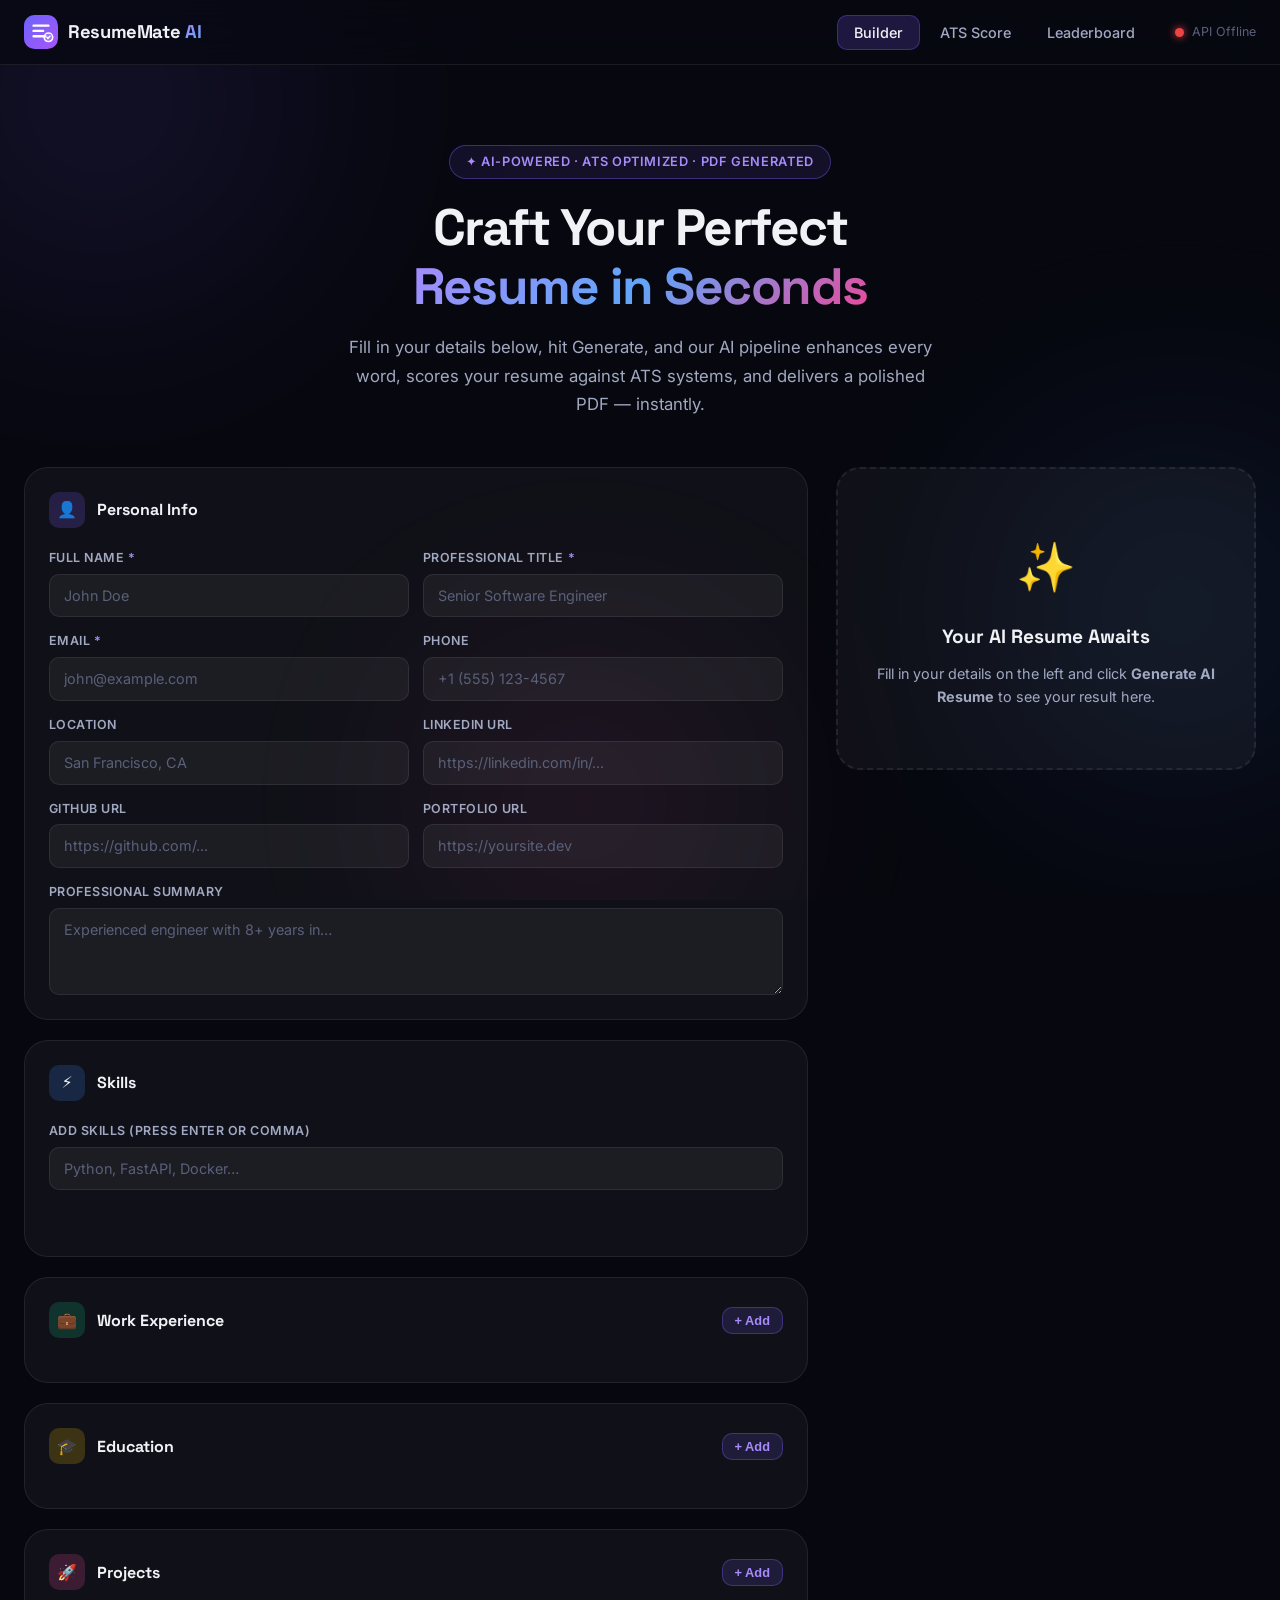
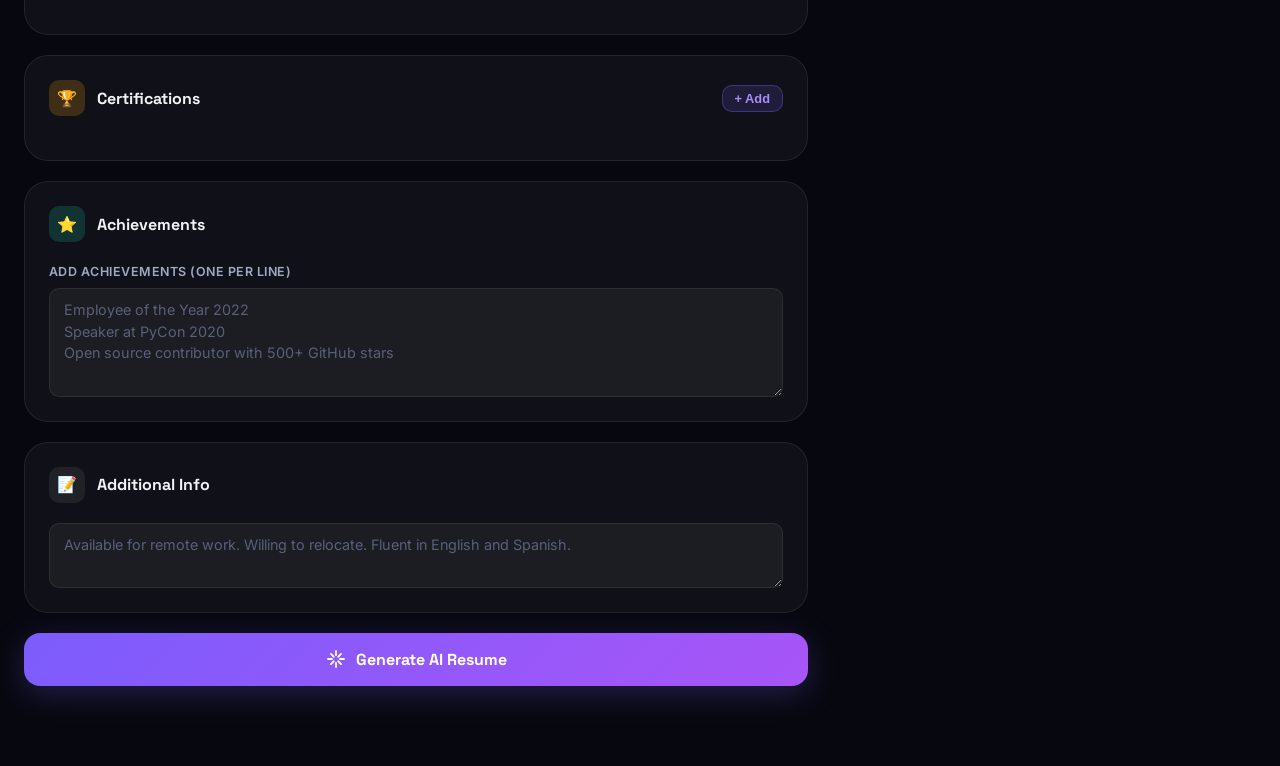
==== frontend/index.html @ 2ba11915 "fixed cors" ====
<!DOCTYPE html>
<html lang="en">
<head>
  <meta charset="UTF-8" />
  <meta name="viewport" content="width=device-width, initial-scale=1.0" />
  <title>ResumeMate AI — AI-Powered Resume Builder</title>
  <meta name="description" content="Build a stunning, ATS-optimized resume in seconds using ResumeMate AI. Upload your PDF or fill in your data and let our AI do the rest." />
  <link rel="preconnect" href="https://fonts.googleapis.com" />
  <link rel="preconnect" href="https://fonts.gstatic.com" crossorigin />
  <link href="https://fonts.googleapis.com/css2?family=Inter:wght@300;400;500;600;700;800;900&family=Space+Grotesk:wght@400;500;600;700&display=swap" rel="stylesheet" />
  <link rel="stylesheet" href="style.css" />
</head>
<body>

  <!-- ── BACKGROUND ORBS ───────────────────────────────────────────── -->
  <div class="bg-orbs" aria-hidden="true">
    <div class="orb orb-1"></div>
    <div class="orb orb-2"></div>
    <div class="orb orb-3"></div>
  </div>

  <!-- ── NAV ───────────────────────────────────────────────────────── -->
  <nav class="navbar">
    <div class="nav-inner">
      <div class="nav-brand">
        <div class="brand-icon" aria-hidden="true">
          <svg viewBox="0 0 32 32" fill="none" xmlns="http://www.w3.org/2000/svg">
            <rect width="32" height="32" rx="10" fill="url(#g1)"/>
            <path d="M9 10h14M9 15h9M9 20h11" stroke="#fff" stroke-width="2.2" stroke-linecap="round"/>
            <circle cx="23" cy="21" r="4" fill="#fff" fill-opacity=".15" stroke="#fff" stroke-width="1.5"/>
            <path d="M21.5 21l1 1 2-2" stroke="#fff" stroke-width="1.4" stroke-linecap="round" stroke-linejoin="round"/>
            <defs>
              <linearGradient id="g1" x1="0" y1="0" x2="32" y2="32" gradientUnits="userSpaceOnUse">
                <stop stop-color="#6C63FF"/>
                <stop offset="1" stop-color="#A855F7"/>
              </linearGradient>
            </defs>
          </svg>
        </div>
        <span class="brand-name">ResumeMate <span class="brand-ai">AI</span></span>
      </div>

      <div class="nav-links">
        <button class="nav-link active" id="nav-builder" onclick="showSection('builder')">Builder</button>
        <button class="nav-link" id="nav-score" onclick="showSection('score')">ATS Score</button>
        <button class="nav-link" id="nav-leaderboard" onclick="showSection('leaderboard'); loadLeaderboard()">Leaderboard</button>
      </div>

      <div class="nav-cta">
        <div class="status-dot" id="api-status" title="API status"></div>
        <span class="status-label" id="api-status-label">Checking…</span>
      </div>
    </div>
  </nav>

  <!-- ══════════════════════════════════════════════════════════════════
       SECTION 1 – RESUME BUILDER
  ══════════════════════════════════════════════════════════════════ -->
  <section id="section-builder" class="section active">

    <!-- Hero -->
    <div class="hero">
      <div class="hero-badge">✦ AI-Powered · ATS Optimized · PDF Generated</div>
      <h1 class="hero-title">Craft Your Perfect<br /><span class="gradient-text">Resume in Seconds</span></h1>
      <p class="hero-subtitle">Fill in your details below, hit Generate, and our AI pipeline enhances every word, scores your resume against ATS systems, and delivers a polished PDF — instantly.</p>
    </div>

    <div class="builder-layout">

      <!-- ── LEFT COLUMN: FORM ───────────────────────────────────────── -->
      <div class="form-column">

        <!-- Personal Info -->
        <div class="card">
          <div class="card-header">
            <div class="card-icon icon-purple">👤</div>
            <h2 class="card-title">Personal Info</h2>
          </div>
          <div class="grid-2">
            <div class="field">
              <label for="name">Full Name <span class="req">*</span></label>
              <input type="text" id="name" placeholder="John Doe" />
            </div>
            <div class="field">
              <label for="title">Professional Title <span class="req">*</span></label>
              <input type="text" id="title" placeholder="Senior Software Engineer" />
            </div>
            <div class="field">
              <label for="email">Email <span class="req">*</span></label>
              <input type="email" id="email" placeholder="john@example.com" />
            </div>
            <div class="field">
              <label for="phone">Phone</label>
              <input type="text" id="phone" placeholder="+1 (555) 123-4567" />
            </div>
            <div class="field">
              <label for="location">Location</label>
              <input type="text" id="location" placeholder="San Francisco, CA" />
            </div>
            <div class="field">
              <label for="linkedin">LinkedIn URL</label>
              <input type="url" id="linkedin" placeholder="https://linkedin.com/in/..." />
            </div>
            <div class="field">
              <label for="github">GitHub URL</label>
              <input type="url" id="github" placeholder="https://github.com/..." />
            </div>
            <div class="field">
              <label for="portfolio">Portfolio URL</label>
              <input type="url" id="portfolio" placeholder="https://yoursite.dev" />
            </div>
          </div>
          <div class="field mt-12">
            <label for="summary">Professional Summary</label>
            <textarea id="summary" rows="3" placeholder="Experienced engineer with 8+ years in…"></textarea>
          </div>
        </div>

        <!-- Skills -->
        <div class="card">
          <div class="card-header">
            <div class="card-icon icon-blue">⚡</div>
            <h2 class="card-title">Skills</h2>
          </div>
          <div class="field">
            <label for="skills-input">Add skills (press Enter or comma)</label>
            <input type="text" id="skills-input" placeholder="Python, FastAPI, Docker…" />
          </div>
          <div class="tags-container" id="skills-tags"></div>
        </div>

        <!-- Experience -->
        <div class="card">
          <div class="card-header">
            <div class="card-icon icon-green">💼</div>
            <h2 class="card-title">Work Experience</h2>
            <button class="add-btn" onclick="addExperience()">+ Add</button>
          </div>
          <div id="experience-list"></div>
        </div>

        <!-- Education -->
        <div class="card">
          <div class="card-header">
            <div class="card-icon icon-yellow">🎓</div>
            <h2 class="card-title">Education</h2>
            <button class="add-btn" onclick="addEducation()">+ Add</button>
          </div>
          <div id="education-list"></div>
        </div>

        <!-- Projects -->
        <div class="card">
          <div class="card-header">
            <div class="card-icon icon-pink">🚀</div>
            <h2 class="card-title">Projects</h2>
            <button class="add-btn" onclick="addProject()">+ Add</button>
          </div>
          <div id="projects-list"></div>
        </div>

        <!-- Certifications -->
        <div class="card">
          <div class="card-header">
            <div class="card-icon icon-orange">🏆</div>
            <h2 class="card-title">Certifications</h2>
            <button class="add-btn" onclick="addCertification()">+ Add</button>
          </div>
          <div id="certifications-list"></div>
        </div>

        <!-- Achievements -->
        <div class="card">
          <div class="card-header">
            <div class="card-icon icon-teal">⭐</div>
            <h2 class="card-title">Achievements</h2>
          </div>
          <div class="field">
            <label>Add achievements (one per line)</label>
            <textarea id="achievements" rows="4" placeholder="Employee of the Year 2022&#10;Speaker at PyCon 2020&#10;Open source contributor with 500+ GitHub stars"></textarea>
          </div>
        </div>

        <!-- Additional Info -->
        <div class="card">
          <div class="card-header">
            <div class="card-icon icon-gray">📝</div>
            <h2 class="card-title">Additional Info</h2>
          </div>
          <div class="field">
            <textarea id="additional_info" rows="2" placeholder="Available for remote work. Willing to relocate. Fluent in English and Spanish."></textarea>
          </div>
        </div>

        <!-- Generate Button -->
        <button class="generate-btn" id="generate-btn" onclick="generateResume()">
          <span class="generate-btn-inner">
            <svg class="btn-icon" viewBox="0 0 20 20" fill="none"><path d="M10 2v4m0 8v4M2 10h4m8 0h4M4.93 4.93l2.83 2.83m4.48 4.48 2.83 2.83M15.07 4.93l-2.83 2.83M7.76 12.24 4.93 15.07" stroke="currentColor" stroke-width="1.8" stroke-linecap="round"/></svg>
            Generate AI Resume
          </span>
        </button>

      </div><!-- /form-column -->

      <!-- ── RIGHT COLUMN: RESULT PANEL ─────────────────────────────── -->
      <div class="result-column" id="result-column">

        <div class="result-placeholder" id="result-placeholder">
          <div class="placeholder-icon">✨</div>
          <p class="placeholder-title">Your AI Resume Awaits</p>
          <p class="placeholder-sub">Fill in your details on the left and click <strong>Generate AI Resume</strong> to see your result here.</p>
        </div>

        <!-- Processing Animation -->
        <div class="processing-panel" id="processing-panel" style="display:none">
          <div class="processing-spinner">
            <div class="spinner-ring"></div>
            <div class="spinner-ring delay1"></div>
            <div class="spinner-ring delay2"></div>
          </div>
          <h3 class="processing-title">AI is working…</h3>
          <div class="pipeline-steps" id="pipeline-steps">
            <div class="step" data-step="normalize">🔧 Normalizing resume data</div>
            <div class="step" data-step="enhance">✨ Enhancing with AI</div>
            <div class="step" data-step="ats">📄 ATS Optimizing</div>
            <div class="step" data-step="latex">📝 Building LaTeX</div>
            <div class="step" data-step="pdf">🖨️ Compiling PDF</div>
            <div class="step" data-step="score">📊 Scoring ATS</div>
          </div>
        </div>

        <!-- Result Card -->
        <div class="result-card" id="result-card" style="display:none">
          <div class="result-header">
            <div class="result-success-badge">✅ Resume Generated!</div>
          </div>

          <!-- ATS Score Meter -->
          <div class="score-section">
            <p class="score-label">ATS Score</p>
            <div class="score-ring-container">
              <svg class="score-ring" viewBox="0 0 120 120">
                <circle cx="60" cy="60" r="50" class="ring-track"/>
                <circle cx="60" cy="60" r="50" class="ring-fill" id="ring-fill"/>
              </svg>
              <div class="score-value-wrap">
                <span class="score-number" id="score-number">0</span>
                <span class="score-denom">/100</span>
              </div>
            </div>
            <p class="score-grade" id="score-grade"></p>
          </div>

          <!-- Feedback -->
          <div class="feedback-section" id="feedback-section"></div>

          <!-- Download -->
          <button class="download-btn" id="download-btn" onclick="downloadPDF()">
            ⬇️ Download PDF Resume
          </button>

          <!-- Processing Steps Log -->
          <details class="log-details">
            <summary>View Processing Log</summary>
            <div class="log-content" id="log-content"></div>
          </details>

        </div><!-- /result-card -->

        <!-- Error card -->
        <div class="error-card" id="error-card" style="display:none">
          <div class="error-icon">⚠️</div>
          <h3 class="error-title">Something went wrong</h3>
          <p class="error-msg" id="error-msg"></p>
        </div>

      </div><!-- /result-column -->
    </div>
  </section>

  <!-- ══════════════════════════════════════════════════════════════════
       SECTION 2 – ATS SCORE ONLY (PDF upload)
  ══════════════════════════════════════════════════════════════════ -->
  <section id="section-score" class="section">
    <div class="hero">
      <div class="hero-badge">📊 Instant ATS Analysis</div>
      <h1 class="hero-title">Score Your <span class="gradient-text">Existing Resume</span></h1>
      <p class="hero-subtitle">Upload any PDF resume and our AI will instantly score it for ATS compatibility with detailed feedback.</p>
    </div>

    <div class="score-upload-area">
      <div class="card score-card">
        <div class="field" style="margin-bottom: 20px;">
          <label for="ats-name">Full Name <span class="req">*</span></label>
          <input type="text" id="ats-name" placeholder="John Doe" required />
        </div>
        <div class="upload-zone" id="upload-zone" ondrop="handleDrop(event)" ondragover="handleDragOver(event)" ondragleave="handleDragLeave(event)" onclick="document.getElementById('pdf-upload').click()">
          <div class="upload-icon">📎</div>
          <p class="upload-title">Drop your PDF here</p>
          <p class="upload-sub">or click to browse files</p>
          <p class="upload-formats">Supports PDF files only</p>
          <input type="file" id="pdf-upload" accept=".pdf" style="display:none" onchange="handleFileSelect(event)" />
        </div>
        <div class="selected-file" id="selected-file" style="display:none">
          <span class="file-icon">📄</span>
          <span class="file-name" id="file-name-label"></span>
          <button class="remove-file" onclick="removeFile()">✕</button>
        </div>
        <button class="generate-btn" id="score-btn" onclick="scoreResume()" style="margin-top:16px">
          <span class="generate-btn-inner">
            <svg class="btn-icon" viewBox="0 0 20 20" fill="none"><path d="M10 3a7 7 0 100 14A7 7 0 0010 3zm0 2v5l3 3" stroke="currentColor" stroke-width="1.8" stroke-linecap="round"/></svg>
            Analyze Resume
          </span>
        </button>
      </div>

      <!-- Score Result -->
      <div class="score-result-card" id="score-result-card" style="display:none">
        <div class="result-success-badge">✅ Analysis Complete</div>
        <div class="score-section">
          <p class="score-label">ATS Score</p>
          <div class="score-ring-container">
            <svg class="score-ring" viewBox="0 0 120 120">
              <circle cx="60" cy="60" r="50" class="ring-track"/>
              <circle cx="60" cy="60" r="50" class="ring-fill" id="ring-fill-2"/>
            </svg>
            <div class="score-value-wrap">
              <span class="score-number" id="score-number-2">0</span>
              <span class="score-denom">/100</span>
            </div>
          </div>
          <p class="score-grade" id="score-grade-2"></p>
        </div>
        <div class="feedback-section" id="feedback-section-2"></div>
      </div>
    </div>
  </section>

  <!-- ══════════════════════════════════════════════════════════════════
       SECTION 3 – LEADERBOARD
  ══════════════════════════════════════════════════════════════════ -->
  <section id="section-leaderboard" class="section">
    <div class="hero">
      <div class="hero-badge">🏆 Community Rankings</div>
      <h1 class="hero-title">Resume <span class="gradient-text">Leaderboard</span></h1>
      <p class="hero-subtitle">See how the top AI-generated resumes rank by ATS score. Will yours make the list?</p>
    </div>

    <div class="leaderboard-container">
      <div class="card leaderboard-card">
        <div class="leaderboard-header-row">
          <span class="lb-col">#</span>
          <span class="lb-col lb-name">Name</span>
          <span class="lb-col lb-score">ATS Score</span>
          <span class="lb-col lb-link">PDF</span>
        </div>
        <div id="leaderboard-body">
          <div class="lb-loading">
            <div class="mini-spinner"></div>
            Loading…
          </div>
        </div>
      </div>
    </div>
  </section>

  <!-- ── TOAST ─────────────────────────────────────────────────────── -->
  <div class="toast" id="toast"></div>

  <script src="app.js"></script>
</body>
</html>
---- frontend/style.css ----
/* =========================================================
   ResumeMate AI — Premium Dark UI
   ========================================================= */

/* ── Reset & Base ─────────────────────────────────────────────── */
*, *::before, *::after { box-sizing: border-box; margin: 0; padding: 0; }

:root {
  --bg-base:       #07080f;
  --bg-surface:    #0e1018;
  --bg-card:       rgba(255,255,255,0.04);
  --bg-card-hover: rgba(255,255,255,0.07);
  --border:        rgba(255,255,255,0.08);
  --border-hover:  rgba(255,255,255,0.16);

  --purple:  #7C5CFC;
  --purple-l:#A78BFA;
  --blue:    #3B82F6;
  --blue-l:  #60A5FA;
  --green:   #10B981;
  --green-l: #34D399;
  --pink:    #EC4899;
  --orange:  #F59E0B;
  --teal:    #14B8A6;
  --yellow:  #EAB308;

  --text-1: #F1F2F6;
  --text-2: #A1A8C1;
  --text-3: #5A607A;

  --radius-sm: 10px;
  --radius-md: 16px;
  --radius-lg: 24px;
  --radius-xl: 32px;

  --shadow: 0 4px 24px rgba(0,0,0,.45);
  --shadow-lg: 0 12px 48px rgba(0,0,0,.55);
  --shadow-purple: 0 8px 32px rgba(124,92,252,.25);

  --transition: .22s cubic-bezier(.4,0,.2,1);

  --font-body: 'Inter', system-ui, sans-serif;
  --font-display: 'Space Grotesk', 'Inter', system-ui, sans-serif;
}

html { scroll-behavior: smooth; }

body {
  font-family: var(--font-body);
  background: var(--bg-base);
  color: var(--text-1);
  min-height: 100vh;
  overflow-x: hidden;
  line-height: 1.6;
}

/* ── Background Orbs ──────────────────────────────────────────── */
.bg-orbs { position: fixed; inset: 0; pointer-events: none; z-index: 0; overflow: hidden; }

.orb {
  position: absolute;
  border-radius: 50%;
  filter: blur(120px);
  opacity: .18;
  animation: float 20s ease-in-out infinite;
}
.orb-1 {
  width: 600px; height: 600px;
  background: radial-gradient(circle, var(--purple), transparent 70%);
  top: -200px; left: -200px;
  animation-delay: 0s;
}
.orb-2 {
  width: 500px; height: 500px;
  background: radial-gradient(circle, var(--blue), transparent 70%);
  top: 40%; right: -150px;
  animation-delay: -7s;
}
.orb-3 {
  width: 400px; height: 400px;
  background: radial-gradient(circle, var(--pink), transparent 70%);
  bottom: -100px; left: 30%;
  animation-delay: -14s;
}

@keyframes float {
  0%,100% { transform: translate(0,0) scale(1); }
  33%      { transform: translate(30px,-40px) scale(1.05); }
  66%      { transform: translate(-20px, 30px) scale(.95); }
}

/* ── Navbar ───────────────────────────────────────────────────── */
.navbar {
  position: sticky;
  top: 0;
  z-index: 100;
  backdrop-filter: blur(20px) saturate(180%);
  -webkit-backdrop-filter: blur(20px) saturate(180%);
  background: rgba(7,8,15,.75);
  border-bottom: 1px solid var(--border);
}
.nav-inner {
  max-width: 1280px;
  margin: 0 auto;
  padding: 0 24px;
  height: 64px;
  display: flex;
  align-items: center;
  gap: 24px;
}

/* Brand */
.nav-brand { display: flex; align-items: center; gap: 10px; margin-right: auto; }
.brand-icon svg { width: 34px; height: 34px; display: block; }
.brand-name {
  font-family: var(--font-display);
  font-weight: 700;
  font-size: 1.15rem;
  color: var(--text-1);
  letter-spacing: -.02em;
}
.brand-ai {
  background: linear-gradient(135deg, var(--purple-l), var(--blue-l));
  -webkit-background-clip: text;
  -webkit-text-fill-color: transparent;
  background-clip: text;
}

/* Nav links */
.nav-links { display: flex; gap: 4px; }
.nav-link {
  background: none;
  border: none;
  cursor: pointer;
  padding: 8px 16px;
  border-radius: var(--radius-sm);
  color: var(--text-2);
  font-family: var(--font-body);
  font-size: .9rem;
  font-weight: 500;
  transition: var(--transition);
}
.nav-link:hover { color: var(--text-1); background: rgba(255,255,255,.06); }
.nav-link.active {
  color: var(--text-1);
  background: rgba(124,92,252,.2);
  border: 1px solid rgba(124,92,252,.35);
}

/* Status dot */
.nav-cta { display: flex; align-items: center; gap: 8px; }
.status-dot {
  width: 9px; height: 9px;
  border-radius: 50%;
  background: var(--text-3);
  transition: var(--transition);
  flex-shrink: 0;
}
.status-dot.online { background: var(--green); box-shadow: 0 0 8px var(--green); }
.status-dot.offline { background: #EF4444; box-shadow: 0 0 8px #EF4444; }
.status-label { font-size: .78rem; color: var(--text-3); }

/* ── Sections ─────────────────────────────────────────────────── */
.section { display: none; position: relative; z-index: 1; }
.section.active { display: block; }

/* ── Hero ─────────────────────────────────────────────────────── */
.hero {
  text-align: center;
  padding: 80px 24px 48px;
  max-width: 760px;
  margin: 0 auto;
}
.hero-badge {
  display: inline-block;
  padding: 6px 16px;
  border-radius: 999px;
  border: 1px solid rgba(124,92,252,.4);
  background: rgba(124,92,252,.1);
  color: var(--purple-l);
  font-size: .8rem;
  font-weight: 600;
  letter-spacing: .05em;
  text-transform: uppercase;
  margin-bottom: 20px;
}
.hero-title {
  font-family: var(--font-display);
  font-size: clamp(2rem, 5vw, 3.2rem);
  font-weight: 800;
  line-height: 1.15;
  letter-spacing: -.03em;
  margin-bottom: 16px;
}
.gradient-text {
  background: linear-gradient(135deg, var(--purple-l) 0%, var(--blue-l) 50%, var(--pink) 100%);
  -webkit-background-clip: text;
  -webkit-text-fill-color: transparent;
  background-clip: text;
}
.hero-subtitle {
  color: var(--text-2);
  font-size: 1.05rem;
  line-height: 1.7;
  max-width: 600px;
  margin: 0 auto;
}

/* ── Builder Layout ───────────────────────────────────────────── */
.builder-layout {
  max-width: 1280px;
  margin: 0 auto;
  padding: 0 24px 80px;
  display: grid;
  grid-template-columns: 1fr 420px;
  gap: 28px;
  align-items: start;
}

@media (max-width: 960px) {
  .builder-layout { grid-template-columns: 1fr; }
  .result-column { position: static !important; }
}

.form-column { display: flex; flex-direction: column; gap: 20px; }
.result-column {
  position: sticky;
  top: 80px;
  display: flex;
  flex-direction: column;
  gap: 20px;
}

/* ── Cards ────────────────────────────────────────────────────── */
.card {
  background: var(--bg-card);
  border: 1px solid var(--border);
  border-radius: var(--radius-lg);
  padding: 24px;
  transition: var(--transition);
}
.card:hover {
  background: var(--bg-card-hover);
  border-color: var(--border-hover);
}
.card-header {
  display: flex;
  align-items: center;
  gap: 12px;
  margin-bottom: 20px;
}
.card-icon {
  width: 36px; height: 36px;
  border-radius: 10px;
  display: flex;
  align-items: center;
  justify-content: center;
  font-size: 16px;
  flex-shrink: 0;
}
.icon-purple { background: rgba(124,92,252,.2); }
.icon-blue   { background: rgba(59,130,246,.2); }
.icon-green  { background: rgba(16,185,129,.2); }
.icon-yellow { background: rgba(234,179,8,.2);  }
.icon-pink   { background: rgba(236,72,153,.2); }
.icon-orange { background: rgba(245,158,11,.2); }
.icon-teal   { background: rgba(20,184,166,.2); }
.icon-gray   { background: rgba(255,255,255,.07); }

.card-title {
  font-family: var(--font-display);
  font-size: 1rem;
  font-weight: 700;
  color: var(--text-1);
  flex: 1;
}

/* ── Grid helpers ─────────────────────────────────────────────── */
.grid-2 { display: grid; grid-template-columns: 1fr 1fr; gap: 14px; }
@media (max-width: 600px) { .grid-2 { grid-template-columns: 1fr; } }
.mt-12 { margin-top: 14px; }

/* ── Form Fields ──────────────────────────────────────────────── */
.field { display: flex; flex-direction: column; gap: 6px; }
.field label {
  font-size: .78rem;
  font-weight: 600;
  color: var(--text-2);
  letter-spacing: .04em;
  text-transform: uppercase;
}
.req { color: var(--purple-l); }

input[type="text"],
input[type="email"],
input[type="url"],
textarea {
  width: 100%;
  background: rgba(255,255,255,.05);
  border: 1px solid var(--border);
  border-radius: var(--radius-sm);
  padding: 10px 14px;
  color: var(--text-1);
  font-family: var(--font-body);
  font-size: .9rem;
  line-height: 1.5;
  transition: var(--transition);
  outline: none;
  resize: vertical;
}
input:focus, textarea:focus {
  border-color: var(--purple);
  background: rgba(124,92,252,.08);
  box-shadow: 0 0 0 3px rgba(124,92,252,.12);
}
input::placeholder, textarea::placeholder { color: var(--text-3); }

/* ── Tags ─────────────────────────────────────────────────────── */
.tags-container {
  display: flex;
  flex-wrap: wrap;
  gap: 8px;
  margin-top: 10px;
  min-height: 32px;
}
.tag {
  display: flex;
  align-items: center;
  gap: 6px;
  padding: 4px 12px;
  border-radius: 999px;
  background: rgba(124,92,252,.18);
  border: 1px solid rgba(124,92,252,.35);
  color: var(--purple-l);
  font-size: .82rem;
  font-weight: 500;
  animation: tagIn .15s ease;
}
@keyframes tagIn { from { opacity:0; transform: scale(.85); } to { opacity:1; transform: scale(1); } }
.tag-remove {
  background: none;
  border: none;
  cursor: pointer;
  color: var(--purple-l);
  font-size: .85rem;
  line-height: 1;
  opacity: .6;
  transition: var(--transition);
}
.tag-remove:hover { opacity: 1; }

/* ── Dynamic List Items ───────────────────────────────────────── */
.add-btn {
  margin-left: auto;
  background: rgba(124,92,252,.15);
  border: 1px solid rgba(124,92,252,.35);
  border-radius: var(--radius-sm);
  color: var(--purple-l);
  cursor: pointer;
  font-size: .8rem;
  font-weight: 600;
  padding: 5px 12px;
  transition: var(--transition);
}
.add-btn:hover { background: rgba(124,92,252,.28); }

.list-item {
  background: rgba(255,255,255,.03);
  border: 1px solid var(--border);
  border-radius: var(--radius-md);
  padding: 16px;
  margin-bottom: 12px;
  position: relative;
  animation: slideIn .2s ease;
}
@keyframes slideIn { from { opacity:0; transform: translateY(-8px); } to { opacity:1; transform: translateY(0); } }
.list-item .grid-2 { gap: 10px; }
.list-item .field { margin-bottom: 10px; }
.list-item .field:last-child { margin-bottom: 0; }

.remove-btn {
  position: absolute;
  top: 12px;
  right: 12px;
  background: rgba(239,68,68,.15);
  border: 1px solid rgba(239,68,68,.3);
  border-radius: 6px;
  color: #F87171;
  cursor: pointer;
  font-size: .75rem;
  padding: 3px 8px;
  transition: var(--transition);
}
.remove-btn:hover { background: rgba(239,68,68,.3); }

.bullets-container { display: flex; flex-direction: column; gap: 6px; margin-top: 8px; }
.bullet-row { display: flex; gap: 8px; align-items: center; }
.bullet-row input { flex: 1; }
.bullet-remove {
  background: none; border: none; cursor: pointer;
  color: var(--text-3); font-size: 1rem; transition: var(--transition);
  flex-shrink: 0; padding: 4px;
}
.bullet-remove:hover { color: #F87171; }
.add-bullet-btn {
  background: none;
  border: 1px dashed var(--border);
  border-radius: 8px;
  color: var(--text-3);
  cursor: pointer;
  font-size: .8rem;
  padding: 7px;
  text-align: center;
  width: 100%;
  margin-top: 4px;
  transition: var(--transition);
}
.add-bullet-btn:hover { border-color: var(--purple); color: var(--purple-l); }

/* ── Generate Button ──────────────────────────────────────────── */
.generate-btn {
  width: 100%;
  background: linear-gradient(135deg, var(--purple), #A855F7);
  border: none;
  border-radius: var(--radius-md);
  cursor: pointer;
  font-family: var(--font-display);
  font-size: 1rem;
  font-weight: 700;
  color: #fff;
  padding: 16px;
  position: relative;
  overflow: hidden;
  transition: var(--transition);
  box-shadow: var(--shadow-purple);
}
.generate-btn::before {
  content: '';
  position: absolute;
  inset: 0;
  background: linear-gradient(135deg, #A855F7, var(--blue));
  opacity: 0;
  transition: var(--transition);
}
.generate-btn:hover::before { opacity: 1; }
.generate-btn:hover { transform: translateY(-2px); box-shadow: 0 16px 48px rgba(124,92,252,.45); }
.generate-btn:active { transform: translateY(0); }
.generate-btn:disabled { opacity: .5; cursor: not-allowed; transform: none; }
.generate-btn-inner {
  position: relative;
  display: flex;
  align-items: center;
  justify-content: center;
  gap: 10px;
}
.btn-icon { width: 20px; height: 20px; }

/* ── Result Column placeholder ────────────────────────────────── */
.result-placeholder {
  background: var(--bg-card);
  border: 2px dashed var(--border);
  border-radius: var(--radius-lg);
  padding: 60px 32px;
  text-align: center;
}
.placeholder-icon { font-size: 3rem; margin-bottom: 16px; }
.placeholder-title { font-family: var(--font-display); font-size: 1.2rem; font-weight: 700; margin-bottom: 10px; }
.placeholder-sub { color: var(--text-2); font-size: .9rem; line-height: 1.6; }

/* ── Processing Panel ─────────────────────────────────────────── */
.processing-panel {
  background: var(--bg-card);
  border: 1px solid var(--border);
  border-radius: var(--radius-lg);
  padding: 40px 32px;
  text-align: center;
}
.processing-spinner {
  position: relative;
  width: 72px;
  height: 72px;
  margin: 0 auto 24px;
}
.spinner-ring {
  position: absolute;
  inset: 0;
  border-radius: 50%;
  border: 3px solid transparent;
  border-top-color: var(--purple);
  animation: spin 1.2s linear infinite;
}
.delay1 { border-top-color: var(--blue); animation-delay: -.4s; inset: 10px; }
.delay2 { border-top-color: var(--pink); animation-delay: -.8s; inset: 20px; }
@keyframes spin { to { transform: rotate(360deg); } }

.processing-title {
  font-family: var(--font-display);
  font-size: 1.1rem;
  font-weight: 700;
  margin-bottom: 20px;
}
.pipeline-steps { display: flex; flex-direction: column; gap: 8px; text-align: left; }
.step {
  padding: 10px 14px;
  border-radius: var(--radius-sm);
  background: rgba(255,255,255,.03);
  border: 1px solid var(--border);
  font-size: .85rem;
  color: var(--text-3);
  transition: var(--transition);
}
.step.active {
  color: var(--purple-l);
  background: rgba(124,92,252,.1);
  border-color: rgba(124,92,252,.3);
}
.step.done {
  color: var(--green-l);
  background: rgba(16,185,129,.08);
  border-color: rgba(16,185,129,.25);
}

/* ── Result Card ──────────────────────────────────────────────── */
.result-card {
  background: var(--bg-card);
  border: 1px solid var(--border);
  border-radius: var(--radius-lg);
  padding: 28px;
  animation: fadeUp .4s ease;
}
@keyframes fadeUp { from { opacity:0; transform: translateY(20px); } to { opacity:1; transform: translateY(0); } }

.result-header { margin-bottom: 20px; }
.result-success-badge {
  display: inline-block;
  padding: 6px 14px;
  border-radius: 999px;
  background: rgba(16,185,129,.15);
  border: 1px solid rgba(16,185,129,.35);
  color: var(--green-l);
  font-size: .82rem;
  font-weight: 600;
}

/* Score Ring */
.score-section { text-align: center; margin: 20px 0; }
.score-label {
  font-size: .75rem;
  font-weight: 700;
  letter-spacing: .08em;
  text-transform: uppercase;
  color: var(--text-3);
  margin-bottom: 12px;
}
.score-ring-container {
  position: relative;
  width: 120px;
  height: 120px;
  margin: 0 auto 12px;
}
.score-ring { width: 120px; height: 120px; transform: rotate(-90deg); }
.ring-track {
  fill: none;
  stroke: rgba(255,255,255,.06);
  stroke-width: 10;
}
.ring-fill {
  fill: none;
  stroke: url(#ring-grad);
  stroke-width: 10;
  stroke-linecap: round;
  stroke-dasharray: 314;
  stroke-dashoffset: 314;
  transition: stroke-dashoffset 1.2s cubic-bezier(.4,0,.2,1);
}

/* inline gradient defs are in JS via SVG insertAdjacentHTML */
.score-value-wrap {
  position: absolute;
  inset: 0;
  display: flex;
  align-items: center;
  justify-content: center;
  flex-direction: row;
  gap: 2px;
}
.score-number {
  font-family: var(--font-display);
  font-size: 2rem;
  font-weight: 800;
  color: var(--text-1);
}
.score-denom { font-size: .8rem; color: var(--text-3); align-self: flex-end; padding-bottom: 6px; }
.score-grade {
  font-size: .9rem;
  font-weight: 600;
  margin-top: 4px;
}

/* Feedback */
.feedback-section { margin: 16px 0; }
.feedback-category {
  margin-bottom: 16px;
}
.feedback-category h4 {
  font-size: .8rem;
  font-weight: 700;
  text-transform: uppercase;
  letter-spacing: .06em;
  color: var(--text-2);
  margin-bottom: 8px;
}
.feedback-list {
  list-style: none;
  display: flex;
  flex-direction: column;
  gap: 6px;
}
.feedback-list li {
  padding: 8px 12px;
  border-radius: 8px;
  font-size: .83rem;
  line-height: 1.5;
}
.feedback-list li.pos {
  background: rgba(16,185,129,.08);
  border-left: 3px solid var(--green);
  color: var(--text-2);
}
.feedback-list li.neg {
  background: rgba(239,68,68,.08);
  border-left: 3px solid #EF4444;
  color: var(--text-2);
}
.feedback-list li.neu {
  background: rgba(255,255,255,.04);
  border-left: 3px solid var(--text-3);
  color: var(--text-2);
}

/* Download */
.download-btn {
  width: 100%;
  background: linear-gradient(135deg, var(--green), var(--teal));
  border: none;
  border-radius: var(--radius-md);
  color: #fff;
  cursor: pointer;
  font-family: var(--font-display);
  font-size: .95rem;
  font-weight: 700;
  padding: 14px;
  margin-top: 16px;
  transition: var(--transition);
  box-shadow: 0 8px 24px rgba(16,185,129,.3);
}
.download-btn:hover { transform: translateY(-2px); box-shadow: 0 14px 36px rgba(16,185,129,.45); }

/* Log */
.log-details { margin-top: 16px; }
.log-details summary {
  cursor: pointer;
  font-size: .8rem;
  color: var(--text-3);
  user-select: none;
  transition: var(--transition);
}
.log-details summary:hover { color: var(--text-2); }
.log-content {
  margin-top: 10px;
  padding: 12px;
  background: rgba(0,0,0,.3);
  border-radius: var(--radius-sm);
  border: 1px solid var(--border);
  font-size: .78rem;
  color: var(--text-2);
  display: flex;
  flex-direction: column;
  gap: 4px;
  max-height: 200px;
  overflow-y: auto;
}

/* ── Error Card ───────────────────────────────────────────────── */
.error-card {
  background: rgba(239,68,68,.06);
  border: 1px solid rgba(239,68,68,.25);
  border-radius: var(--radius-lg);
  padding: 32px;
  text-align: center;
  animation: fadeUp .3s ease;
}
.error-icon { font-size: 2.5rem; margin-bottom: 12px; }
.error-title { font-family: var(--font-display); font-size: 1.1rem; font-weight: 700; color: #F87171; margin-bottom: 8px; }
.error-msg { font-size: .88rem; color: var(--text-2); line-height: 1.6; }

/* ── ATS Score Section ────────────────────────────────────────── */
.score-upload-area {
  max-width: 900px;
  margin: 0 auto;
  padding: 0 24px 80px;
  display: grid;
  grid-template-columns: 1fr 1fr;
  gap: 28px;
  align-items: start;
}
@media (max-width: 720px) { .score-upload-area { grid-template-columns: 1fr; } }

.score-card { display: flex; flex-direction: column; gap: 0; }
.score-result-card {
  background: var(--bg-card);
  border: 1px solid var(--border);
  border-radius: var(--radius-lg);
  padding: 28px;
  animation: fadeUp .4s ease;
}

/* Upload Zone */
.upload-zone {
  border: 2px dashed var(--border);
  border-radius: var(--radius-md);
  padding: 48px 24px;
  text-align: center;
  cursor: pointer;
  transition: var(--transition);
}
.upload-zone:hover,
.upload-zone.drag-over {
  border-color: var(--purple);
  background: rgba(124,92,252,.06);
}
.upload-icon { font-size: 2.5rem; margin-bottom: 12px; }
.upload-title { font-family: var(--font-display); font-size: 1rem; font-weight: 700; margin-bottom: 6px; }
.upload-sub { font-size: .88rem; color: var(--text-2); margin-bottom: 4px; }
.upload-formats { font-size: .75rem; color: var(--text-3); }

.selected-file {
  display: flex;
  align-items: center;
  gap: 10px;
  padding: 12px 16px;
  background: rgba(16,185,129,.08);
  border: 1px solid rgba(16,185,129,.25);
  border-radius: var(--radius-sm);
  margin-top: 12px;
}
.file-icon { font-size: 1.2rem; }
.file-name { flex: 1; font-size: .88rem; color: var(--green-l); font-weight: 500; }
.remove-file {
  background: none;
  border: none;
  cursor: pointer;
  color: var(--text-3);
  font-size: .9rem;
  transition: var(--transition);
}
.remove-file:hover { color: #F87171; }

/* ── Leaderboard ──────────────────────────────────────────────── */
.leaderboard-container {
  max-width: 900px;
  margin: 0 auto;
  padding: 0 24px 80px;
}
.leaderboard-card { overflow: hidden; padding: 0; }

.leaderboard-header-row {
  display: grid;
  grid-template-columns: 48px 1fr 130px 80px;
  gap: 12px;
  padding: 14px 24px;
  background: rgba(255,255,255,.04);
  border-bottom: 1px solid var(--border);
  font-size: .75rem;
  font-weight: 700;
  text-transform: uppercase;
  letter-spacing: .06em;
  color: var(--text-3);
}
.lb-col { display: flex; align-items: center; }
.lb-score { justify-content: center; }
.lb-link  { justify-content: center; }

.lb-row {
  display: grid;
  grid-template-columns: 48px 1fr 130px 80px;
  gap: 12px;
  padding: 14px 24px;
  border-bottom: 1px solid var(--border);
  transition: var(--transition);
  animation: slideIn .2s ease;
}
.lb-row:last-child { border-bottom: none; }
.lb-row:hover { background: rgba(255,255,255,.03); }

.lb-rank {
  font-family: var(--font-display);
  font-weight: 800;
  font-size: .95rem;
  color: var(--text-3);
}
.lb-rank.top-1 { color: #FFD700; }
.lb-rank.top-2 { color: #C0C0C0; }
.lb-rank.top-3 { color: #CD7F32; }

.lb-name-cell {
  font-weight: 600;
  font-size: .9rem;
  color: var(--text-1);
  text-transform: capitalize;
  display: flex;
  align-items: center;
}

.lb-score-cell {
  justify-content: center;
  display: flex;
  align-items: center;
}
.score-pill {
  padding: 4px 14px;
  border-radius: 999px;
  font-weight: 700;
  font-size: .82rem;
}
.score-pill.great  { background: rgba(16,185,129,.15); border: 1px solid rgba(16,185,129,.4);  color: var(--green-l); }
.score-pill.good   { background: rgba(59,130,246,.15);  border: 1px solid rgba(59,130,246,.4);   color: var(--blue-l); }
.score-pill.avg    { background: rgba(245,158,11,.15); border: 1px solid rgba(245,158,11,.4);  color: #FCD34D; }
.score-pill.low    { background: rgba(239,68,68,.12);  border: 1px solid rgba(239,68,68,.3);   color: #F87171; }

.lb-link-cell {
  display: flex;
  align-items: center;
  justify-content: center;
}
.view-link {
  font-size: .78rem;
  font-weight: 600;
  color: var(--purple-l);
  text-decoration: none;
  padding: 4px 10px;
  border-radius: 6px;
  border: 1px solid rgba(124,92,252,.35);
  background: rgba(124,92,252,.1);
  transition: var(--transition);
}
.view-link:hover { background: rgba(124,92,252,.25); }

.lb-empty {
  padding: 60px 24px;
  text-align: center;
  color: var(--text-3);
  font-size: .9rem;
}
.lb-loading {
  padding: 48px;
  text-align: center;
  color: var(--text-3);
  font-size: .88rem;
  display: flex;
  align-items: center;
  justify-content: center;
  gap: 10px;
}
.mini-spinner {
  width: 20px; height: 20px;
  border-radius: 50%;
  border: 2px solid transparent;
  border-top-color: var(--purple);
  animation: spin .8s linear infinite;
}

/* ── Toast ────────────────────────────────────────────────────── */
.toast {
  position: fixed;
  bottom: 28px;
  left: 50%;
  transform: translateX(-50%) translateY(80px);
  background: rgba(14,16,24,.95);
  border: 1px solid var(--border);
  border-radius: var(--radius-md);
  padding: 12px 24px;
  font-size: .88rem;
  font-weight: 500;
  color: var(--text-1);
  backdrop-filter: blur(20px);
  box-shadow: var(--shadow-lg);
  z-index: 1000;
  transition: transform .3s cubic-bezier(.4,0,.2,1), opacity .3s ease;
  opacity: 0;
  pointer-events: none;
  white-space: nowrap;
}
.toast.show {
  transform: translateX(-50%) translateY(0);
  opacity: 1;
}

/* ── Scrollbar ────────────────────────────────────────────────── */
::-webkit-scrollbar { width: 6px; }
::-webkit-scrollbar-track { background: transparent; }
::-webkit-scrollbar-thumb { background: rgba(255,255,255,.1); border-radius: 999px; }
::-webkit-scrollbar-thumb:hover { background: rgba(255,255,255,.2); }

/* ── PDF Preview Modal ────────────────────────────────────────── */
#pdf-modal {
  display: none;
  position: fixed;
  inset: 0;
  z-index: 2000;
  align-items: center;
  justify-content: center;
}
#pdf-modal.open { display: flex; }

.pdf-modal-backdrop {
  position: absolute;
  inset: 0;
  background: rgba(0,0,0,.75);
  backdrop-filter: blur(8px);
  animation: backdropIn .2s ease;
}
@keyframes backdropIn { from { opacity:0; } to { opacity:1; } }

.pdf-modal-box {
  position: relative;
  z-index: 1;
  width: min(900px, 95vw);
  height: min(88vh, 860px);
  background: #0e1018;
  border: 1px solid var(--border-hover);
  border-radius: var(--radius-xl);
  display: flex;
  flex-direction: column;
  overflow: hidden;
  box-shadow: 0 32px 80px rgba(0,0,0,.7);
  animation: modalIn .3s cubic-bezier(.34,1.56,.64,1);
}
@keyframes modalIn {
  from { opacity:0; transform: scale(.93) translateY(20px); }
  to   { opacity:1; transform: scale(1)  translateY(0); }
}

.pdf-modal-header {
  display: flex;
  align-items: center;
  justify-content: space-between;
  padding: 16px 20px;
  border-bottom: 1px solid var(--border);
  background: rgba(255,255,255,.03);
  flex-shrink: 0;
}
.pdf-modal-title {
  font-family: var(--font-display);
  font-size: .95rem;
  font-weight: 700;
  color: var(--text-1);
}
.pdf-modal-actions { display: flex; align-items: center; gap: 10px; }

.pdf-download-btn {
  display: inline-flex;
  align-items: center;
  gap: 6px;
  padding: 7px 16px;
  border-radius: var(--radius-sm);
  background: rgba(16,185,129,.15);
  border: 1px solid rgba(16,185,129,.35);
  color: var(--green-l);
  font-size: .82rem;
  font-weight: 600;
  text-decoration: none;
  transition: var(--transition);
}
.pdf-download-btn:hover { background: rgba(16,185,129,.28); }

.pdf-modal-close {
  background: rgba(255,255,255,.06);
  border: 1px solid var(--border);
  border-radius: 8px;
  color: var(--text-2);
  cursor: pointer;
  font-size: 1rem;
  width: 32px;
  height: 32px;
  display: flex;
  align-items: center;
  justify-content: center;
  transition: var(--transition);
}
.pdf-modal-close:hover { background: rgba(239,68,68,.2); border-color: rgba(239,68,68,.4); color: #F87171; }

.pdf-modal-body {
  flex: 1;
  position: relative;
  overflow: hidden;
  background: var(--bg-surface);
}

.pdf-fallback {
  flex-direction: column;
  align-items: center;
  justify-content: center;
  height: 100%;
  background: var(--bg-surface);
  gap: 20px;
  text-align: center;
  padding: 40px;
}
.pdf-fallback-icon { font-size: 3.5rem; }

/* Loading state inside modal */
.pdf-loading {
  display: flex;
  flex-direction: column;
  align-items: center;
  justify-content: center;
  height: 100%;
  gap: 20px;
}
.pdf-spinner {
  position: relative;
  width: 56px;
  height: 56px;
}
.pdf-loading-text {
  color: var(--text-3);
  font-size: .88rem;
}
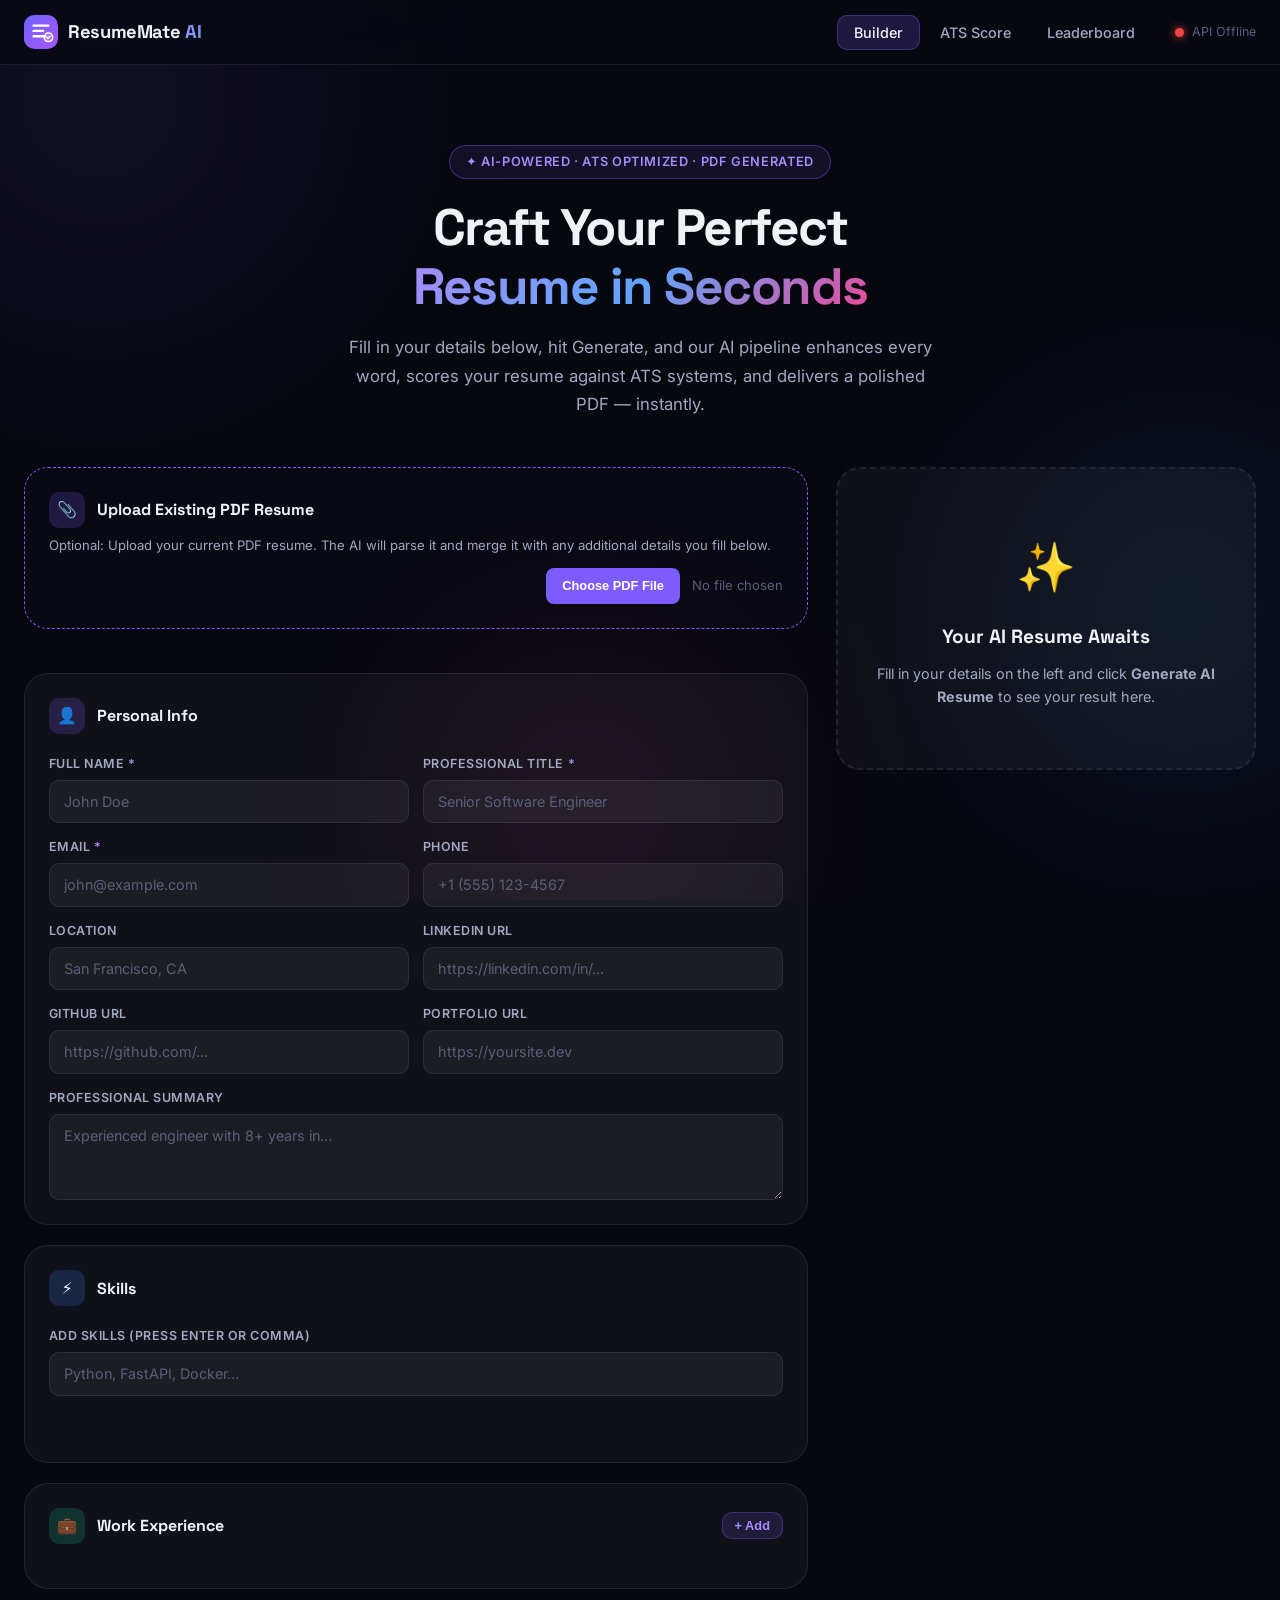
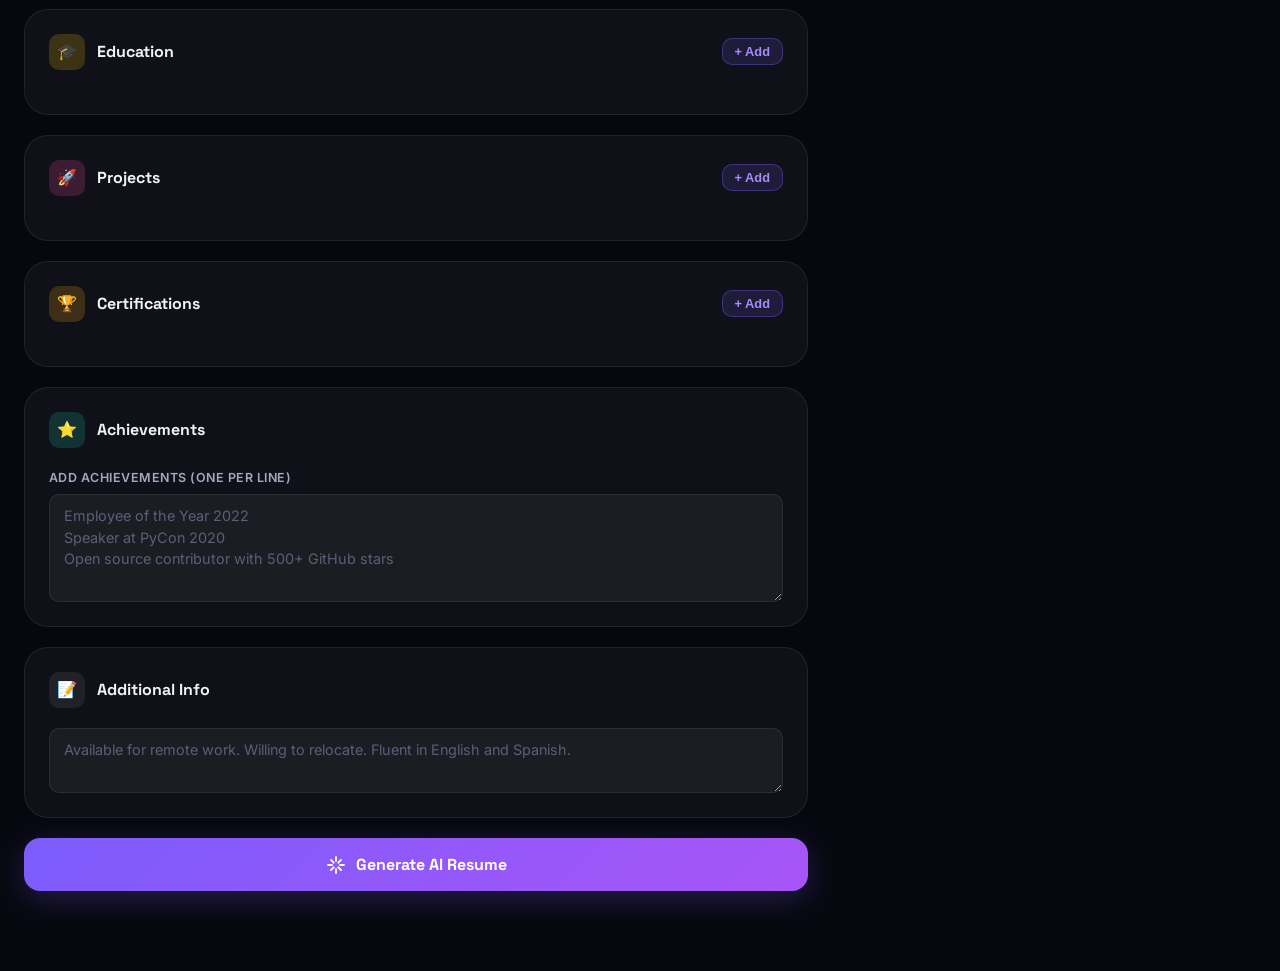
==== commit aefec752: "added pdf functionality" ====
--- a/frontend/index.html
+++ b/frontend/index.html
@@ -70,6 +70,25 @@
       <!-- ── LEFT COLUMN: FORM ───────────────────────────────────────── -->
       <div class="form-column">
 
+        <!-- Upload PDF Resume -->
+        <div class="card" style="border: 1px dashed var(--purple); background: rgba(108, 99, 255, 0.02); margin-bottom: 24px;">
+          <div class="card-header" style="margin-bottom: 8px;">
+            <div class="card-icon icon-purple">📎</div>
+            <h2 class="card-title">Upload Existing PDF Resume</h2>
+          </div>
+          <p style="color: var(--text-2); font-size: 0.82rem; margin: 0 0 12px 0; line-height: 1.5;">
+            Optional: Upload your current PDF resume. The AI will parse it and merge it with any additional details you fill below.
+          </p>
+          <div style="display: flex; gap: 12px; align-items: center;">
+            <button class="add-btn" onclick="document.getElementById('builder-pdf-upload').click()" style="background: var(--purple); color: #fff; border: none; padding: 8px 16px; border-radius: 8px; cursor: pointer; font-weight: 600; font-size: 0.8rem; height: 36px; display: inline-flex; align-items: center; justify-content: center; transition: all 0.2s ease;">
+              Choose PDF File
+            </button>
+            <span id="builder-file-name" style="color: var(--text-3); font-size: 0.82rem;">No file chosen</span>
+            <input type="file" id="builder-pdf-upload" accept=".pdf" style="display: none" onchange="handleBuilderFileSelect(event)" />
+            <button id="builder-file-clear" onclick="clearBuilderFile()" style="display: none; background: transparent; border: none; color: var(--text-3); cursor: pointer; font-size: 0.82rem;">Remove</button>
+          </div>
+        </div>
+
         <!-- Personal Info -->
         <div class="card">
           <div class="card-header">
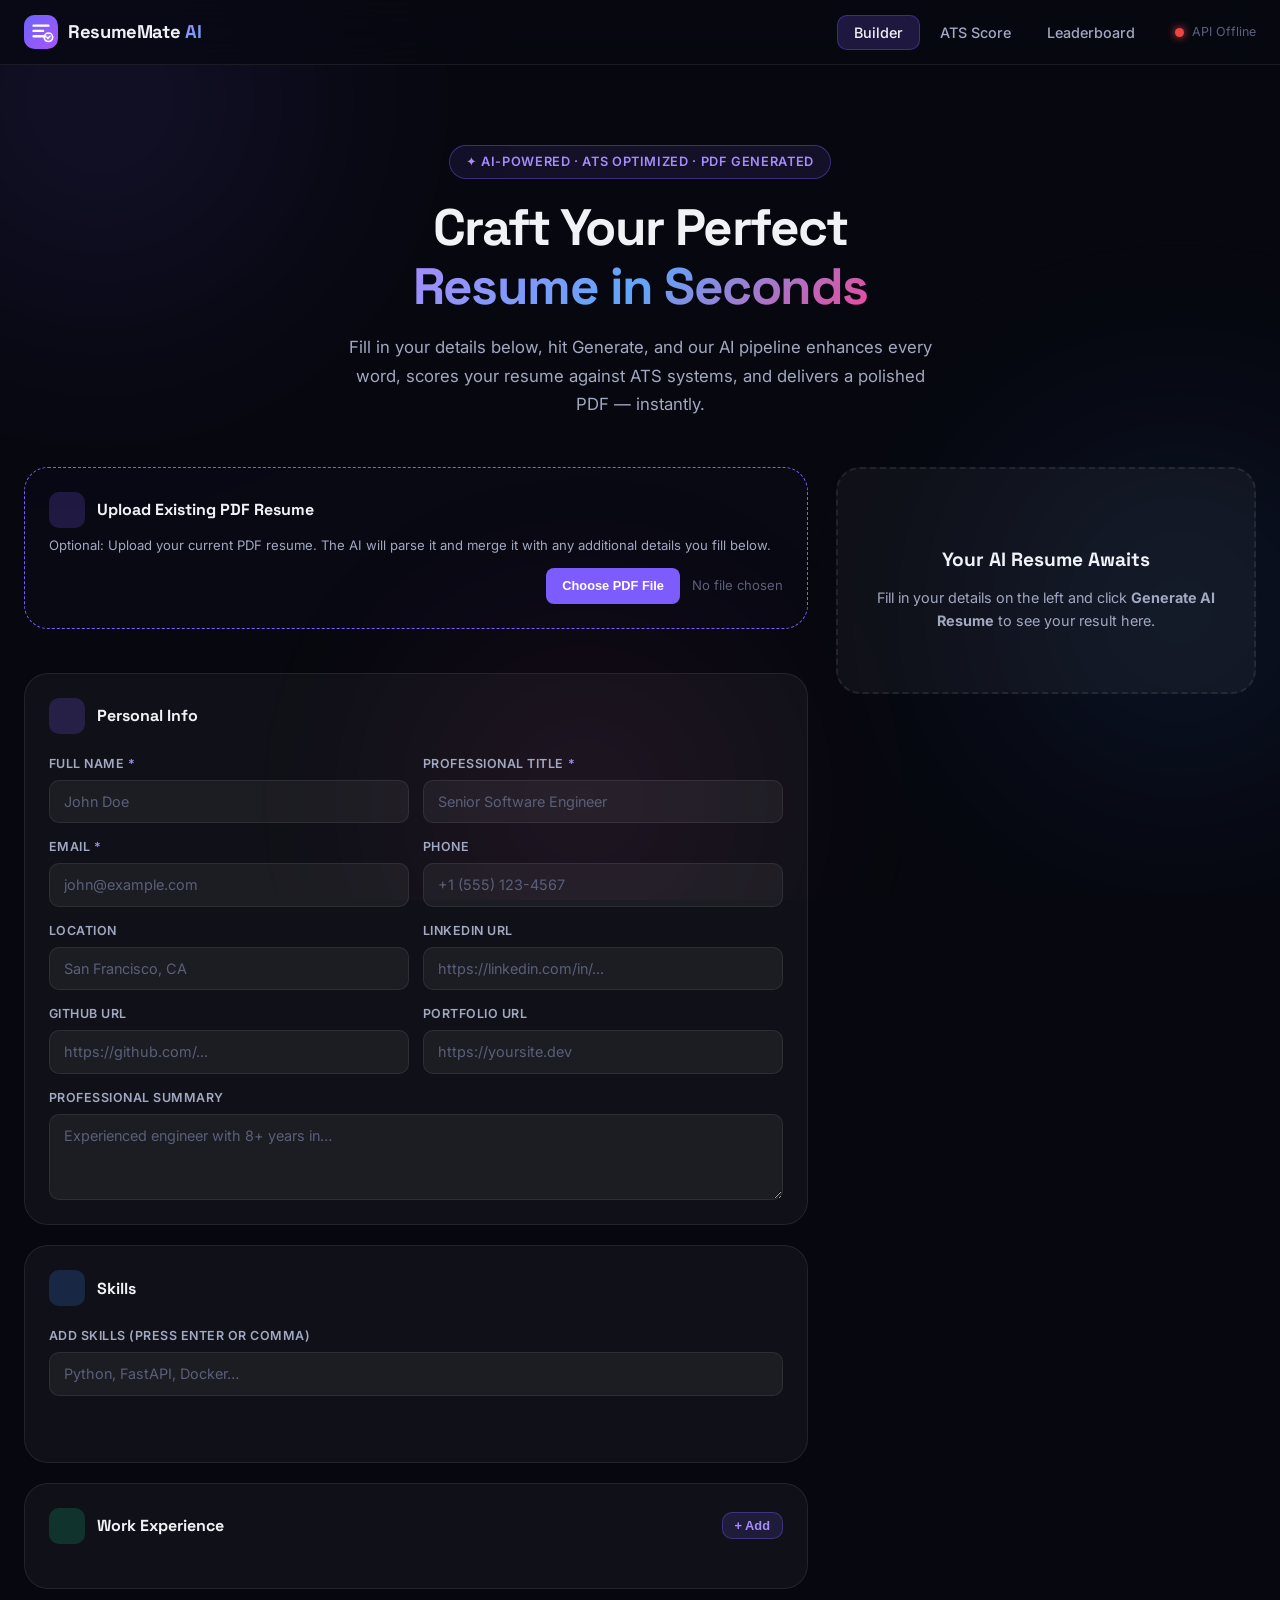
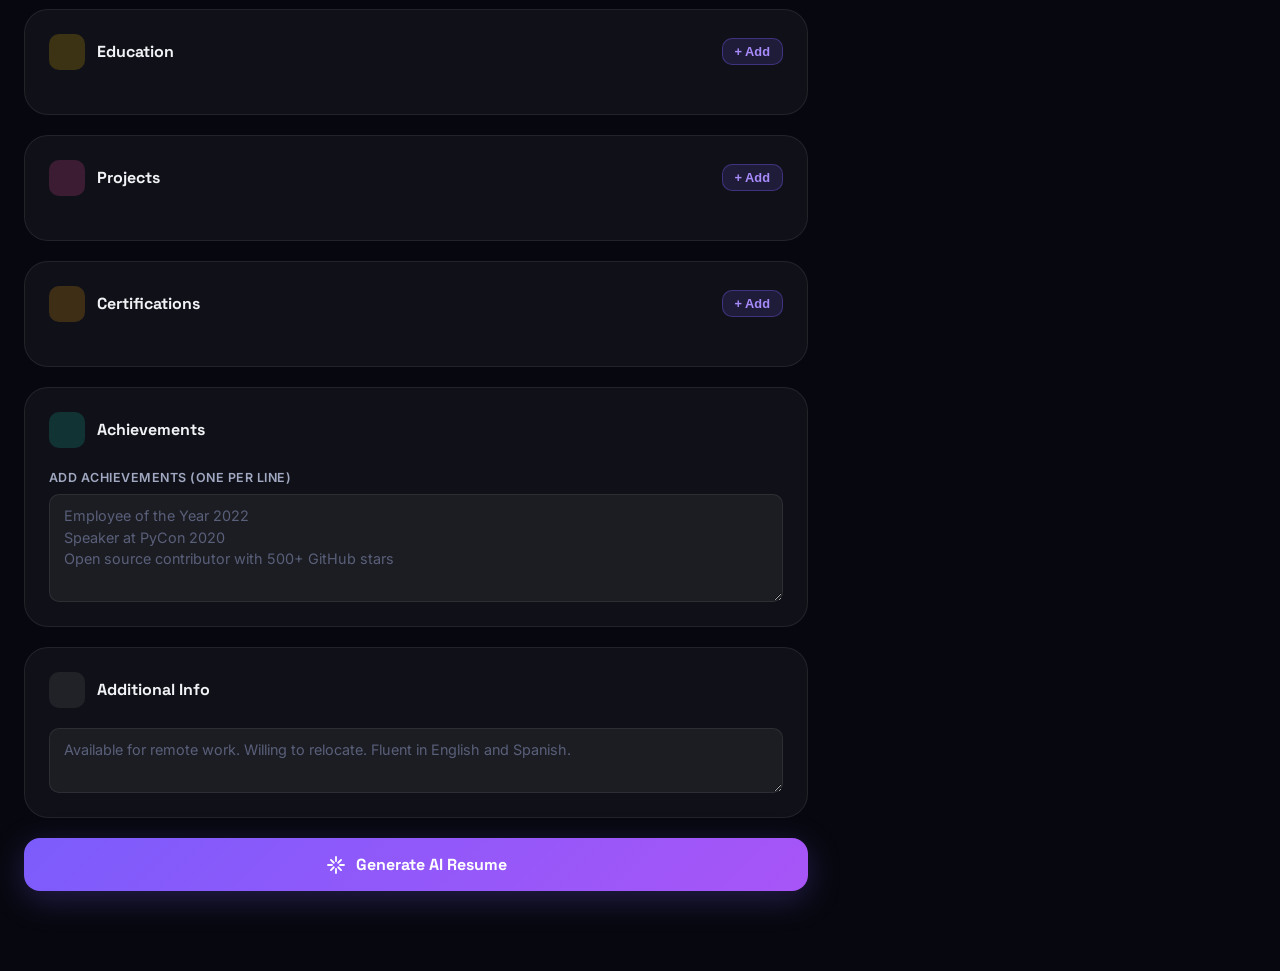
==== commit 8225ebfb: "made code more readabale" ====
--- a/frontend/index.html
+++ b/frontend/index.html
@@ -12,14 +12,14 @@
 </head>
 <body>
 
-  <!-- ── BACKGROUND ORBS ───────────────────────────────────────────── -->
+  
   <div class="bg-orbs" aria-hidden="true">
     <div class="orb orb-1"></div>
     <div class="orb orb-2"></div>
     <div class="orb orb-3"></div>
   </div>
 
-  <!-- ── NAV ───────────────────────────────────────────────────────── -->
+  
   <nav class="navbar">
     <div class="nav-inner">
       <div class="nav-brand">
@@ -53,12 +53,10 @@
     </div>
   </nav>
 
-  <!-- ══════════════════════════════════════════════════════════════════
-       SECTION 1 – RESUME BUILDER
-  ══════════════════════════════════════════════════════════════════ -->
+  
   <section id="section-builder" class="section active">
 
-    <!-- Hero -->
+    
     <div class="hero">
       <div class="hero-badge">✦ AI-Powered · ATS Optimized · PDF Generated</div>
       <h1 class="hero-title">Craft Your Perfect<br /><span class="gradient-text">Resume in Seconds</span></h1>
@@ -67,13 +65,13 @@
 
     <div class="builder-layout">
 
-      <!-- ── LEFT COLUMN: FORM ───────────────────────────────────────── -->
+      
       <div class="form-column">
 
-        <!-- Upload PDF Resume -->
+        
         <div class="card" style="border: 1px dashed var(--purple); background: rgba(108, 99, 255, 0.02); margin-bottom: 24px;">
           <div class="card-header" style="margin-bottom: 8px;">
-            <div class="card-icon icon-purple">📎</div>
+            <div class="card-icon icon-purple"></div>
             <h2 class="card-title">Upload Existing PDF Resume</h2>
           </div>
           <p style="color: var(--text-2); font-size: 0.82rem; margin: 0 0 12px 0; line-height: 1.5;">
@@ -89,10 +87,10 @@
           </div>
         </div>
 
-        <!-- Personal Info -->
-        <div class="card">
-          <div class="card-header">
-            <div class="card-icon icon-purple">👤</div>
+        
+        <div class="card">
+          <div class="card-header">
+            <div class="card-icon icon-purple"></div>
             <h2 class="card-title">Personal Info</h2>
           </div>
           <div class="grid-2">
@@ -135,10 +133,10 @@
           </div>
         </div>
 
-        <!-- Skills -->
-        <div class="card">
-          <div class="card-header">
-            <div class="card-icon icon-blue">⚡</div>
+        
+        <div class="card">
+          <div class="card-header">
+            <div class="card-icon icon-blue"></div>
             <h2 class="card-title">Skills</h2>
           </div>
           <div class="field">
@@ -148,50 +146,50 @@
           <div class="tags-container" id="skills-tags"></div>
         </div>
 
-        <!-- Experience -->
-        <div class="card">
-          <div class="card-header">
-            <div class="card-icon icon-green">💼</div>
+        
+        <div class="card">
+          <div class="card-header">
+            <div class="card-icon icon-green"></div>
             <h2 class="card-title">Work Experience</h2>
             <button class="add-btn" onclick="addExperience()">+ Add</button>
           </div>
           <div id="experience-list"></div>
         </div>
 
-        <!-- Education -->
-        <div class="card">
-          <div class="card-header">
-            <div class="card-icon icon-yellow">🎓</div>
+        
+        <div class="card">
+          <div class="card-header">
+            <div class="card-icon icon-yellow"></div>
             <h2 class="card-title">Education</h2>
             <button class="add-btn" onclick="addEducation()">+ Add</button>
           </div>
           <div id="education-list"></div>
         </div>
 
-        <!-- Projects -->
-        <div class="card">
-          <div class="card-header">
-            <div class="card-icon icon-pink">🚀</div>
+        
+        <div class="card">
+          <div class="card-header">
+            <div class="card-icon icon-pink"></div>
             <h2 class="card-title">Projects</h2>
             <button class="add-btn" onclick="addProject()">+ Add</button>
           </div>
           <div id="projects-list"></div>
         </div>
 
-        <!-- Certifications -->
-        <div class="card">
-          <div class="card-header">
-            <div class="card-icon icon-orange">🏆</div>
+        
+        <div class="card">
+          <div class="card-header">
+            <div class="card-icon icon-orange"></div>
             <h2 class="card-title">Certifications</h2>
             <button class="add-btn" onclick="addCertification()">+ Add</button>
           </div>
           <div id="certifications-list"></div>
         </div>
 
-        <!-- Achievements -->
-        <div class="card">
-          <div class="card-header">
-            <div class="card-icon icon-teal">⭐</div>
+        
+        <div class="card">
+          <div class="card-header">
+            <div class="card-icon icon-teal"></div>
             <h2 class="card-title">Achievements</h2>
           </div>
           <div class="field">
@@ -200,10 +198,10 @@
           </div>
         </div>
 
-        <!-- Additional Info -->
-        <div class="card">
-          <div class="card-header">
-            <div class="card-icon icon-gray">📝</div>
+        
+        <div class="card">
+          <div class="card-header">
+            <div class="card-icon icon-gray"></div>
             <h2 class="card-title">Additional Info</h2>
           </div>
           <div class="field">
@@ -211,7 +209,7 @@
           </div>
         </div>
 
-        <!-- Generate Button -->
+        
         <button class="generate-btn" id="generate-btn" onclick="generateResume()">
           <span class="generate-btn-inner">
             <svg class="btn-icon" viewBox="0 0 20 20" fill="none"><path d="M10 2v4m0 8v4M2 10h4m8 0h4M4.93 4.93l2.83 2.83m4.48 4.48 2.83 2.83M15.07 4.93l-2.83 2.83M7.76 12.24 4.93 15.07" stroke="currentColor" stroke-width="1.8" stroke-linecap="round"/></svg>
@@ -219,18 +217,18 @@
           </span>
         </button>
 
-      </div><!-- /form-column -->
-
-      <!-- ── RIGHT COLUMN: RESULT PANEL ─────────────────────────────── -->
+      </div>
+
+      
       <div class="result-column" id="result-column">
 
         <div class="result-placeholder" id="result-placeholder">
-          <div class="placeholder-icon">✨</div>
+          <div class="placeholder-icon"></div>
           <p class="placeholder-title">Your AI Resume Awaits</p>
           <p class="placeholder-sub">Fill in your details on the left and click <strong>Generate AI Resume</strong> to see your result here.</p>
         </div>
 
-        <!-- Processing Animation -->
+        
         <div class="processing-panel" id="processing-panel" style="display:none">
           <div class="processing-spinner">
             <div class="spinner-ring"></div>
@@ -239,22 +237,22 @@
           </div>
           <h3 class="processing-title">AI is working…</h3>
           <div class="pipeline-steps" id="pipeline-steps">
-            <div class="step" data-step="normalize">🔧 Normalizing resume data</div>
-            <div class="step" data-step="enhance">✨ Enhancing with AI</div>
-            <div class="step" data-step="ats">📄 ATS Optimizing</div>
-            <div class="step" data-step="latex">📝 Building LaTeX</div>
-            <div class="step" data-step="pdf">🖨️ Compiling PDF</div>
-            <div class="step" data-step="score">📊 Scoring ATS</div>
-          </div>
-        </div>
-
-        <!-- Result Card -->
+            <div class="step" data-step="normalize">Normalizing resume data</div>
+            <div class="step" data-step="enhance">Enhancing with AI</div>
+            <div class="step" data-step="ats">ATS Optimizing</div>
+            <div class="step" data-step="latex">Building LaTeX</div>
+            <div class="step" data-step="pdf">Compiling PDF</div>
+            <div class="step" data-step="score">Scoring ATS</div>
+          </div>
+        </div>
+
+        
         <div class="result-card" id="result-card" style="display:none">
           <div class="result-header">
-            <div class="result-success-badge">✅ Resume Generated!</div>
-          </div>
-
-          <!-- ATS Score Meter -->
+            <div class="result-success-badge">Resume Generated!</div>
+          </div>
+
+          
           <div class="score-section">
             <p class="score-label">ATS Score</p>
             <div class="score-ring-container">
@@ -270,39 +268,37 @@
             <p class="score-grade" id="score-grade"></p>
           </div>
 
-          <!-- Feedback -->
+          
           <div class="feedback-section" id="feedback-section"></div>
 
-          <!-- Download -->
+          
           <button class="download-btn" id="download-btn" onclick="downloadPDF()">
-            ⬇️ Download PDF Resume
+            Download PDF Resume
           </button>
 
-          <!-- Processing Steps Log -->
+          
           <details class="log-details">
             <summary>View Processing Log</summary>
             <div class="log-content" id="log-content"></div>
           </details>
 
-        </div><!-- /result-card -->
-
-        <!-- Error card -->
+        </div>
+
+        
         <div class="error-card" id="error-card" style="display:none">
-          <div class="error-icon">⚠️</div>
+          <div class="error-icon"></div>
           <h3 class="error-title">Something went wrong</h3>
           <p class="error-msg" id="error-msg"></p>
         </div>
 
-      </div><!-- /result-column -->
+      </div>
     </div>
   </section>
 
-  <!-- ══════════════════════════════════════════════════════════════════
-       SECTION 2 – ATS SCORE ONLY (PDF upload)
-  ══════════════════════════════════════════════════════════════════ -->
+  
   <section id="section-score" class="section">
     <div class="hero">
-      <div class="hero-badge">📊 Instant ATS Analysis</div>
+      <div class="hero-badge">Instant ATS Analysis</div>
       <h1 class="hero-title">Score Your <span class="gradient-text">Existing Resume</span></h1>
       <p class="hero-subtitle">Upload any PDF resume and our AI will instantly score it for ATS compatibility with detailed feedback.</p>
     </div>
@@ -314,14 +310,14 @@
           <input type="text" id="ats-name" placeholder="John Doe" required />
         </div>
         <div class="upload-zone" id="upload-zone" ondrop="handleDrop(event)" ondragover="handleDragOver(event)" ondragleave="handleDragLeave(event)" onclick="document.getElementById('pdf-upload').click()">
-          <div class="upload-icon">📎</div>
+          <div class="upload-icon"></div>
           <p class="upload-title">Drop your PDF here</p>
           <p class="upload-sub">or click to browse files</p>
           <p class="upload-formats">Supports PDF files only</p>
           <input type="file" id="pdf-upload" accept=".pdf" style="display:none" onchange="handleFileSelect(event)" />
         </div>
         <div class="selected-file" id="selected-file" style="display:none">
-          <span class="file-icon">📄</span>
+          <span class="file-icon"></span>
           <span class="file-name" id="file-name-label"></span>
           <button class="remove-file" onclick="removeFile()">✕</button>
         </div>
@@ -333,9 +329,9 @@
         </button>
       </div>
 
-      <!-- Score Result -->
+      
       <div class="score-result-card" id="score-result-card" style="display:none">
-        <div class="result-success-badge">✅ Analysis Complete</div>
+        <div class="result-success-badge">Analysis Complete</div>
         <div class="score-section">
           <p class="score-label">ATS Score</p>
           <div class="score-ring-container">
@@ -355,12 +351,10 @@
     </div>
   </section>
 
-  <!-- ══════════════════════════════════════════════════════════════════
-       SECTION 3 – LEADERBOARD
-  ══════════════════════════════════════════════════════════════════ -->
+  
   <section id="section-leaderboard" class="section">
     <div class="hero">
-      <div class="hero-badge">🏆 Community Rankings</div>
+      <div class="hero-badge">Community Rankings</div>
       <h1 class="hero-title">Resume <span class="gradient-text">Leaderboard</span></h1>
       <p class="hero-subtitle">See how the top AI-generated resumes rank by ATS score. Will yours make the list?</p>
     </div>
@@ -383,9 +377,10 @@
     </div>
   </section>
 
-  <!-- ── TOAST ─────────────────────────────────────────────────────── -->
+  
   <div class="toast" id="toast"></div>
 
   <script src="app.js"></script>
 </body>
 </html>
+
--- a/frontend/style.css
+++ b/frontend/style.css
@@ -1,8 +1,6 @@
-/* =========================================================
-   ResumeMate AI — Premium Dark UI
-   ========================================================= */
-
-/* ── Reset & Base ─────────────────────────────────────────────── */
+
+
+
 *, *::before, *::after { box-sizing: border-box; margin: 0; padding: 0; }
 
 :root {
@@ -54,7 +52,7 @@
   line-height: 1.6;
 }
 
-/* ── Background Orbs ──────────────────────────────────────────── */
+
 .bg-orbs { position: fixed; inset: 0; pointer-events: none; z-index: 0; overflow: hidden; }
 
 .orb {
@@ -89,7 +87,7 @@
   66%      { transform: translate(-20px, 30px) scale(.95); }
 }
 
-/* ── Navbar ───────────────────────────────────────────────────── */
+
 .navbar {
   position: sticky;
   top: 0;
@@ -109,7 +107,7 @@
   gap: 24px;
 }
 
-/* Brand */
+
 .nav-brand { display: flex; align-items: center; gap: 10px; margin-right: auto; }
 .brand-icon svg { width: 34px; height: 34px; display: block; }
 .brand-name {
@@ -126,7 +124,7 @@
   background-clip: text;
 }
 
-/* Nav links */
+
 .nav-links { display: flex; gap: 4px; }
 .nav-link {
   background: none;
@@ -147,7 +145,7 @@
   border: 1px solid rgba(124,92,252,.35);
 }
 
-/* Status dot */
+
 .nav-cta { display: flex; align-items: center; gap: 8px; }
 .status-dot {
   width: 9px; height: 9px;
@@ -160,11 +158,11 @@
 .status-dot.offline { background: #EF4444; box-shadow: 0 0 8px #EF4444; }
 .status-label { font-size: .78rem; color: var(--text-3); }
 
-/* ── Sections ─────────────────────────────────────────────────── */
+
 .section { display: none; position: relative; z-index: 1; }
 .section.active { display: block; }
 
-/* ── Hero ─────────────────────────────────────────────────────── */
+
 .hero {
   text-align: center;
   padding: 80px 24px 48px;
@@ -206,7 +204,7 @@
   margin: 0 auto;
 }
 
-/* ── Builder Layout ───────────────────────────────────────────── */
+
 .builder-layout {
   max-width: 1280px;
   margin: 0 auto;
@@ -231,7 +229,7 @@
   gap: 20px;
 }
 
-/* ── Cards ────────────────────────────────────────────────────── */
+
 .card {
   background: var(--bg-card);
   border: 1px solid var(--border);
@@ -275,12 +273,12 @@
   flex: 1;
 }
 
-/* ── Grid helpers ─────────────────────────────────────────────── */
+
 .grid-2 { display: grid; grid-template-columns: 1fr 1fr; gap: 14px; }
 @media (max-width: 600px) { .grid-2 { grid-template-columns: 1fr; } }
 .mt-12 { margin-top: 14px; }
 
-/* ── Form Fields ──────────────────────────────────────────────── */
+
 .field { display: flex; flex-direction: column; gap: 6px; }
 .field label {
   font-size: .78rem;
@@ -315,7 +313,7 @@
 }
 input::placeholder, textarea::placeholder { color: var(--text-3); }
 
-/* ── Tags ─────────────────────────────────────────────────────── */
+
 .tags-container {
   display: flex;
   flex-wrap: wrap;
@@ -349,7 +347,7 @@
 }
 .tag-remove:hover { opacity: 1; }
 
-/* ── Dynamic List Items ───────────────────────────────────────── */
+
 .add-btn {
   margin-left: auto;
   background: rgba(124,92,252,.15);
@@ -417,7 +415,7 @@
 }
 .add-bullet-btn:hover { border-color: var(--purple); color: var(--purple-l); }
 
-/* ── Generate Button ──────────────────────────────────────────── */
+
 .generate-btn {
   width: 100%;
   background: linear-gradient(135deg, var(--purple), #A855F7);
@@ -455,7 +453,7 @@
 }
 .btn-icon { width: 20px; height: 20px; }
 
-/* ── Result Column placeholder ────────────────────────────────── */
+
 .result-placeholder {
   background: var(--bg-card);
   border: 2px dashed var(--border);
@@ -467,7 +465,7 @@
 .placeholder-title { font-family: var(--font-display); font-size: 1.2rem; font-weight: 700; margin-bottom: 10px; }
 .placeholder-sub { color: var(--text-2); font-size: .9rem; line-height: 1.6; }
 
-/* ── Processing Panel ─────────────────────────────────────────── */
+
 .processing-panel {
   background: var(--bg-card);
   border: 1px solid var(--border);
@@ -520,7 +518,7 @@
   border-color: rgba(16,185,129,.25);
 }
 
-/* ── Result Card ──────────────────────────────────────────────── */
+
 .result-card {
   background: var(--bg-card);
   border: 1px solid var(--border);
@@ -542,7 +540,7 @@
   font-weight: 600;
 }
 
-/* Score Ring */
+
 .score-section { text-align: center; margin: 20px 0; }
 .score-label {
   font-size: .75rem;
@@ -574,7 +572,7 @@
   transition: stroke-dashoffset 1.2s cubic-bezier(.4,0,.2,1);
 }
 
-/* inline gradient defs are in JS via SVG insertAdjacentHTML */
+
 .score-value-wrap {
   position: absolute;
   inset: 0;
@@ -597,7 +595,7 @@
   margin-top: 4px;
 }
 
-/* Feedback */
+
 .feedback-section { margin: 16px 0; }
 .feedback-category {
   margin-bottom: 16px;
@@ -638,7 +636,7 @@
   color: var(--text-2);
 }
 
-/* Download */
+
 .download-btn {
   width: 100%;
   background: linear-gradient(135deg, var(--green), var(--teal));
@@ -656,7 +654,7 @@
 }
 .download-btn:hover { transform: translateY(-2px); box-shadow: 0 14px 36px rgba(16,185,129,.45); }
 
-/* Log */
+
 .log-details { margin-top: 16px; }
 .log-details summary {
   cursor: pointer;
@@ -681,7 +679,7 @@
   overflow-y: auto;
 }
 
-/* ── Error Card ───────────────────────────────────────────────── */
+
 .error-card {
   background: rgba(239,68,68,.06);
   border: 1px solid rgba(239,68,68,.25);
@@ -694,7 +692,7 @@
 .error-title { font-family: var(--font-display); font-size: 1.1rem; font-weight: 700; color: #F87171; margin-bottom: 8px; }
 .error-msg { font-size: .88rem; color: var(--text-2); line-height: 1.6; }
 
-/* ── ATS Score Section ────────────────────────────────────────── */
+
 .score-upload-area {
   max-width: 900px;
   margin: 0 auto;
@@ -715,7 +713,7 @@
   animation: fadeUp .4s ease;
 }
 
-/* Upload Zone */
+
 .upload-zone {
   border: 2px dashed var(--border);
   border-radius: var(--radius-md);
@@ -756,7 +754,7 @@
 }
 .remove-file:hover { color: #F87171; }
 
-/* ── Leaderboard ──────────────────────────────────────────────── */
+
 .leaderboard-container {
   max-width: 900px;
   margin: 0 auto;
@@ -870,7 +868,7 @@
   animation: spin .8s linear infinite;
 }
 
-/* ── Toast ────────────────────────────────────────────────────── */
+
 .toast {
   position: fixed;
   bottom: 28px;
@@ -896,13 +894,13 @@
   opacity: 1;
 }
 
-/* ── Scrollbar ────────────────────────────────────────────────── */
+
 ::-webkit-scrollbar { width: 6px; }
 ::-webkit-scrollbar-track { background: transparent; }
 ::-webkit-scrollbar-thumb { background: rgba(255,255,255,.1); border-radius: 999px; }
 ::-webkit-scrollbar-thumb:hover { background: rgba(255,255,255,.2); }
 
-/* ── PDF Preview Modal ────────────────────────────────────────── */
+
 #pdf-modal {
   display: none;
   position: fixed;
@@ -1009,7 +1007,7 @@
 }
 .pdf-fallback-icon { font-size: 3.5rem; }
 
-/* Loading state inside modal */
+
 .pdf-loading {
   display: flex;
   flex-direction: column;
@@ -1028,3 +1026,4 @@
   font-size: .88rem;
 }
 
+
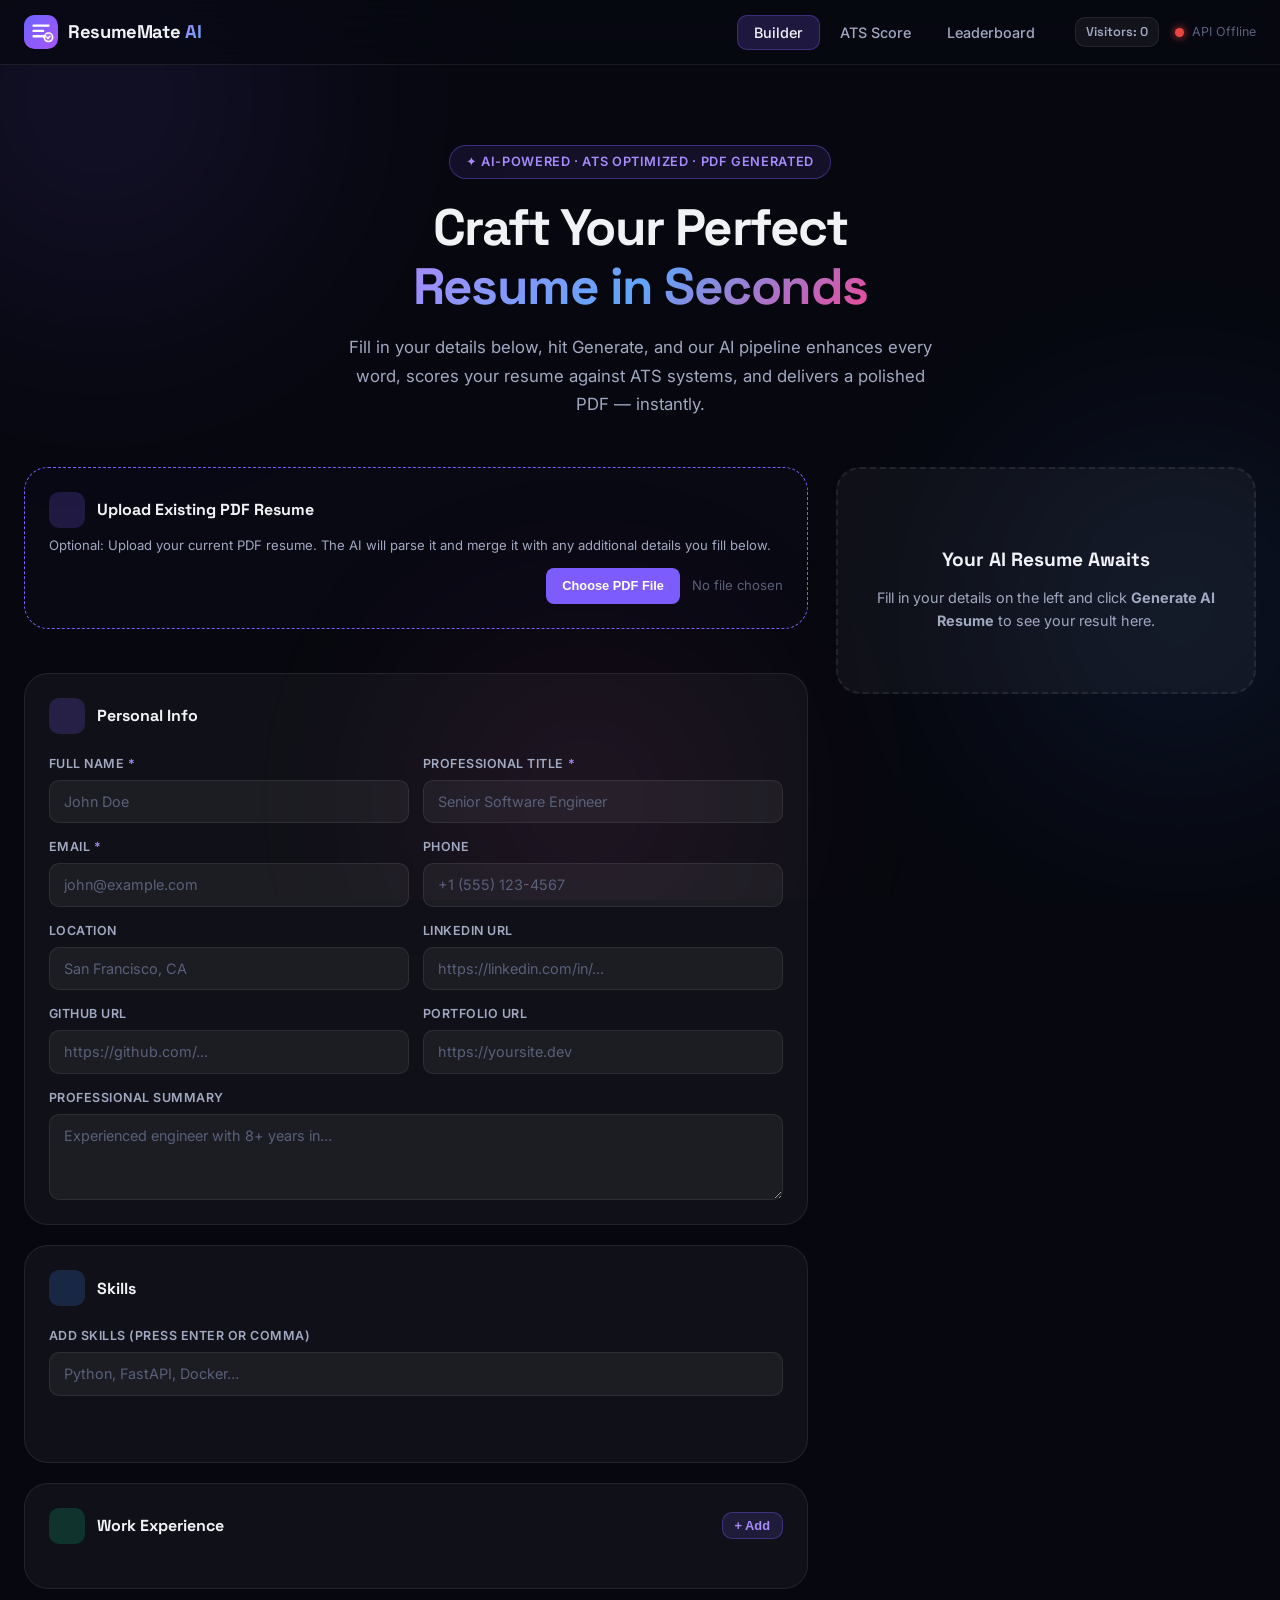
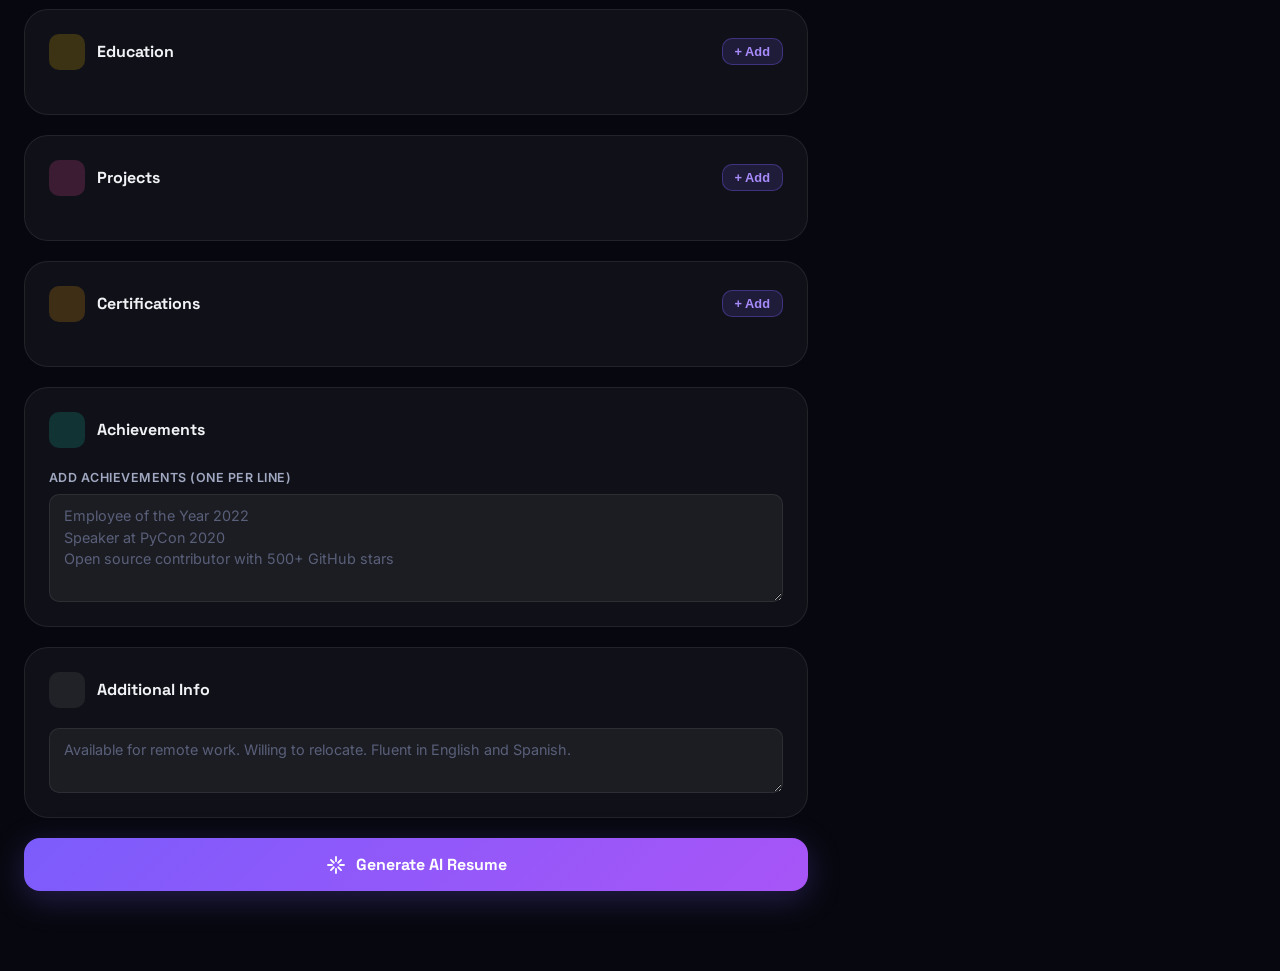
==== commit 7ecca247: "added number of visitors" ====
--- a/frontend/index.html
+++ b/frontend/index.html
@@ -9,6 +9,17 @@
   <link rel="preconnect" href="https://fonts.gstatic.com" crossorigin />
   <link href="https://fonts.googleapis.com/css2?family=Inter:wght@300;400;500;600;700;800;900&family=Space+Grotesk:wght@400;500;600;700&display=swap" rel="stylesheet" />
   <link rel="stylesheet" href="style.css" />
+  <script>
+      !function(t,e){var o,n,p,r;e.__SV||(window.posthog=e,e._i=[],e.init=function(i,s,a){function g(t,e){var o=e.split(".");2==o.length&&(t=t[o[0]],e=o[1]),t[e]=function(){t.push([e].concat(Array.prototype.slice.call(arguments,0)))}}(p=t.createElement("script")).type="text/javascript",p.crossOrigin="anonymous",p.async=!0,p.src=s.api_host.replace(".i.posthog.com","-assets.i.posthog.com")+"/static/array.js",(r=t.getElementsByTagName("script")[0]).parentNode.insertBefore(p,r);var u=e;for(void 0!==a?u=e[a]=[]:a="posthog",u.people=u.people||[],u.toString=function(t){var e="posthog";return"posthog"!==a&&(e+="."+a),t||(e+=" (stub)"),e},u.people.toString=function(){return u.toString(1)+".people"},u.toString(0),u.people.toString(0),o=["capture","event","service","identify","reset","people","config","token","issue","track","track_pageview","addListener","removeListener","alias","get_distinct_id","set_config","gtm_id","register","register_once","unRegister","unset_user_properties","get_persisted_property","opts","on","capture_batch","get_session_id","get_session_replay_url","registry","init","reset_early_snapshot_destroy"],n=0;n<o.length;n++)g(u,o[n]);e._i.push([i,s,a])},e.__SV=1)}(document,window.posthog||[]);
+      console.log('Initializing PostHog...');
+      posthog.init('phc_wTXTyKhW9jC4yU4A8CEXWBqbMtCFKhjW7aGt58m32hgh', { 
+          api_host: 'https://us.i.posthog.com',
+          loaded: function(ph) {
+              console.log('PostHog library loaded successfully!');
+              ph.capture('$pageview');
+          }
+      });
+  </script>
 </head>
 <body>
 
@@ -47,6 +58,7 @@
       </div>
 
       <div class="nav-cta">
+        <span class="visitors-badge" id="visitors-count-badge">Visitors: ...</span>
         <div class="status-dot" id="api-status" title="API status"></div>
         <span class="status-label" id="api-status-label">Checking…</span>
       </div>
--- a/frontend/style.css
+++ b/frontend/style.css
@@ -143,6 +143,19 @@
   color: var(--text-1);
   background: rgba(124,92,252,.2);
   border: 1px solid rgba(124,92,252,.35);
+}
+
+
+.visitors-badge {
+  font-size: .8rem;
+  font-weight: 600;
+  color: var(--text-2);
+  background: rgba(255,255,255,.05);
+  border: 1px solid var(--border);
+  padding: 4px 10px;
+  border-radius: var(--radius-sm);
+  margin-right: 8px;
+  font-family: var(--font-display);
 }
 
 
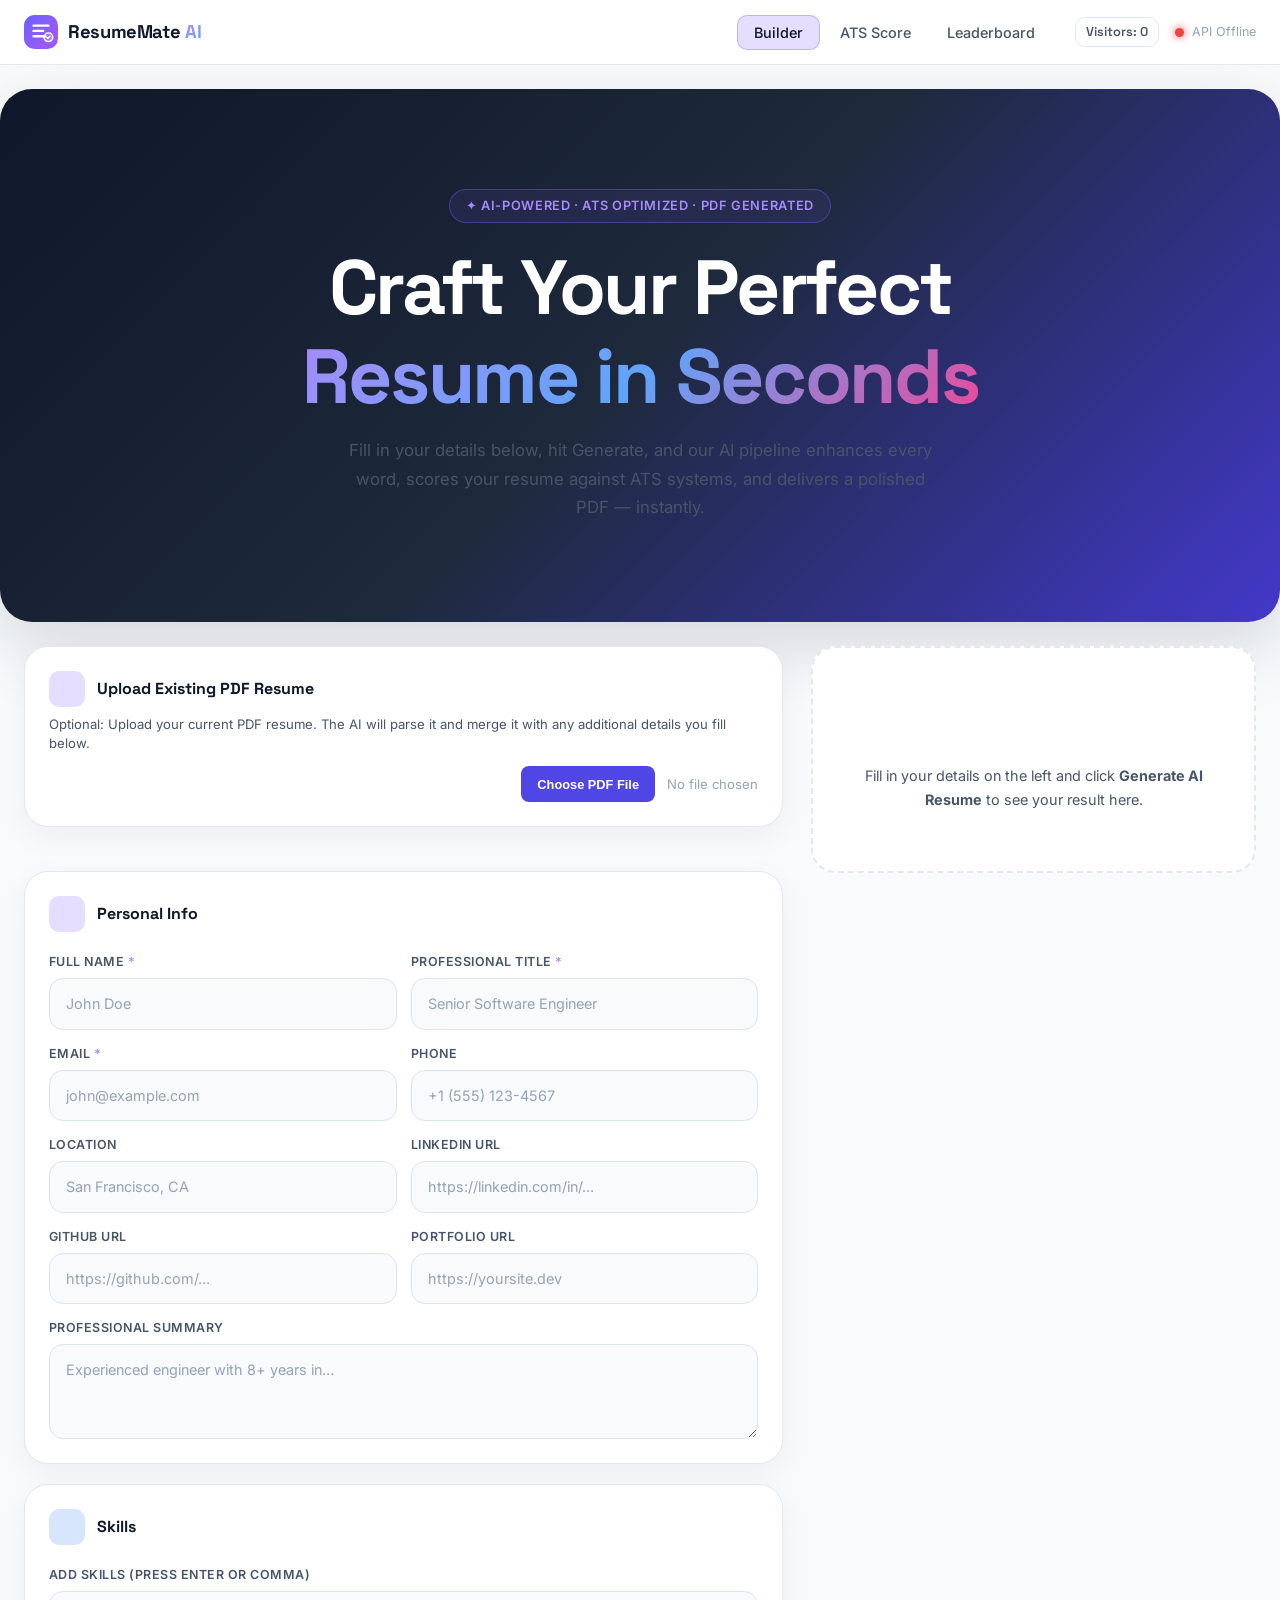
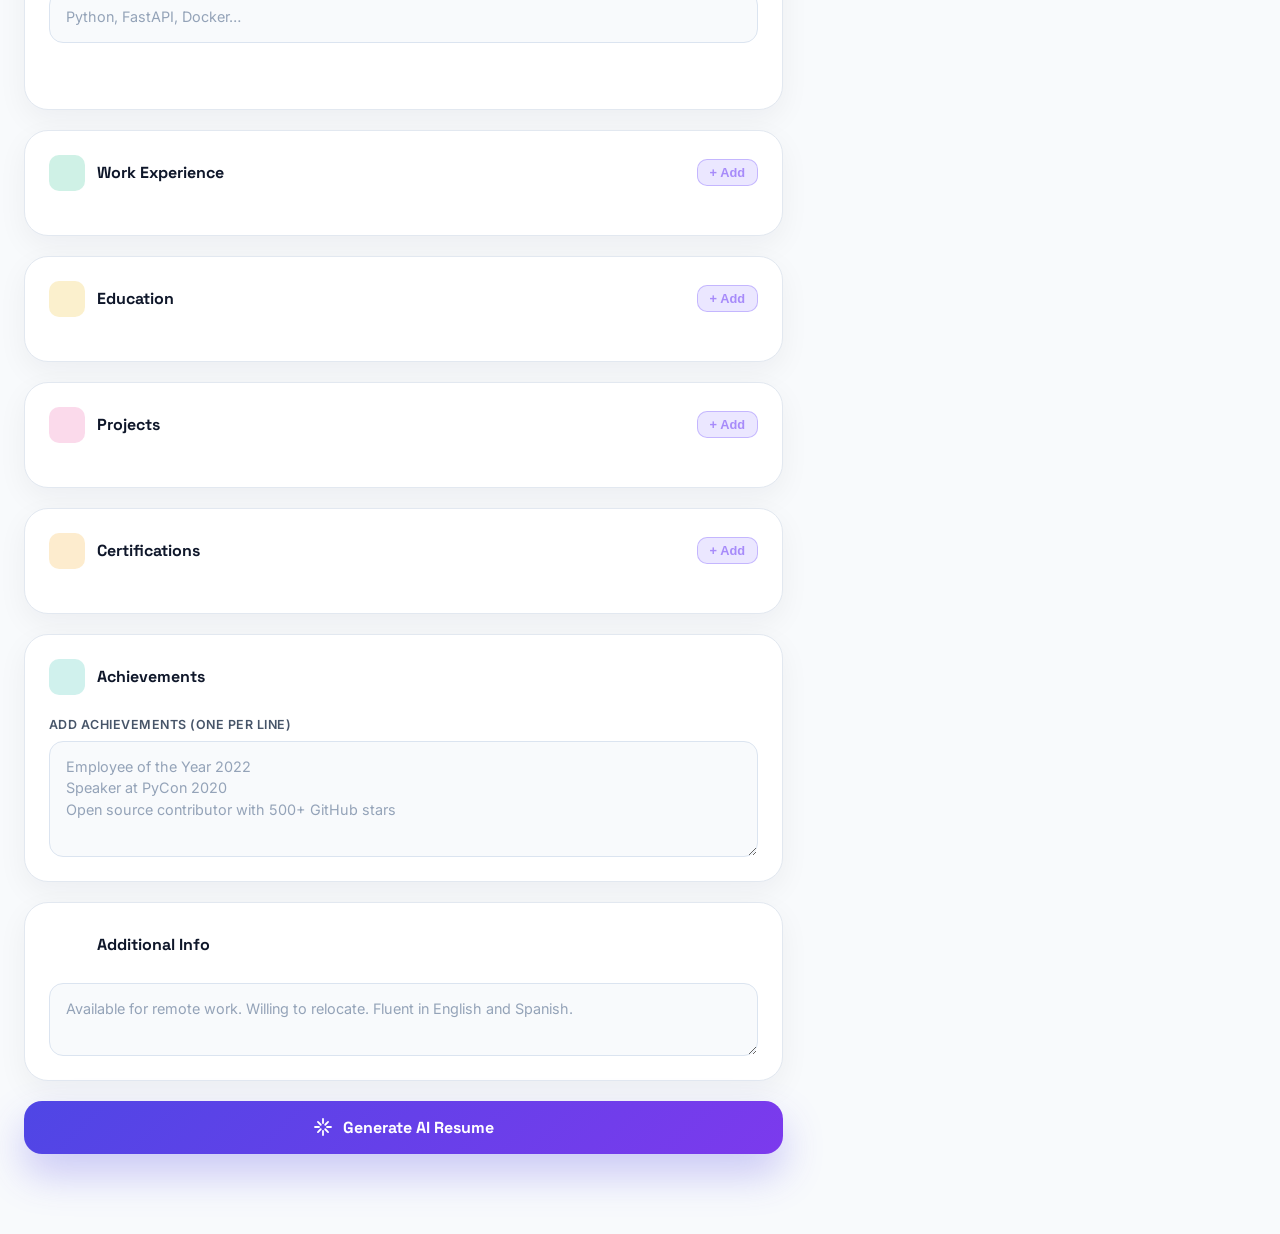
==== commit 02c3fcc2: "fixed prompts" ====
--- a/frontend/index.html
+++ b/frontend/index.html
@@ -273,8 +273,10 @@
                 <circle cx="60" cy="60" r="50" class="ring-fill" id="ring-fill"/>
               </svg>
               <div class="score-value-wrap">
-                <span class="score-number" id="score-number">0</span>
-                <span class="score-denom">/100</span>
+                <div class="score-text-group">
+                  <span class="score-number" id="score-number">0</span>
+                  <span class="score-denom">/100</span>
+                </div>
               </div>
             </div>
             <p class="score-grade" id="score-grade"></p>
@@ -352,8 +354,10 @@
               <circle cx="60" cy="60" r="50" class="ring-fill" id="ring-fill-2"/>
             </svg>
             <div class="score-value-wrap">
-              <span class="score-number" id="score-number-2">0</span>
-              <span class="score-denom">/100</span>
+              <div class="score-text-group">
+                <span class="score-number" id="score-number-2">0</span>
+                <span class="score-denom">/100</span>
+              </div>
             </div>
           </div>
           <p class="score-grade" id="score-grade-2"></p>
--- a/frontend/style.css
+++ b/frontend/style.css
@@ -601,7 +601,12 @@
   font-weight: 800;
   color: var(--text-1);
 }
-.score-denom { font-size: .8rem; color: var(--text-3); align-self: flex-end; padding-bottom: 6px; }
+.score-text-group {
+  display: flex;
+  align-items: baseline;
+  gap: 2px;
+}
+.score-denom { font-size: .8rem; color: var(--text-3); }
 .score-grade {
   font-size: .9rem;
   font-weight: 600;
@@ -1040,3 +1045,106 @@
 }
 
 
+
+
+/* ===== RESUMEMATE ENTERPRISE V3 ===== */
+:root{
+--bg-base:#f8fafc!important;
+--bg-card:#ffffff!important;
+--text-1:#0f172a!important;
+--text-2:#475569!important;
+--text-3:#94a3b8!important;
+--border:#e2e8f0!important;
+--purple:#4f46e5!important;
+}
+
+body{
+background:#f8fafc!important;
+color:#ffffff!important;
+}
+
+.bg-orbs{display:none!important;}
+
+.navbar{
+background:rgba(255,255,255,.95)!important;
+border-bottom:1px solid #e5e7eb!important;
+backdrop-filter:blur(20px)!important;
+}
+
+.hero{
+max-width:1440px!important;
+margin:24px auto!important;
+padding:100px 70px!important;
+border-radius:32px!important;
+background:linear-gradient(135deg,#0f172a,#1e293b,#4338ca)!important;
+box-shadow:0 25px 70px rgba(15,23,42,.15)!important;
+}
+
+.hero-title{
+font-size:clamp(3rem,6vw,5rem)!important;
+font-weight:800!important;
+}
+
+.card,.result-card,.score-result-card,.processing-panel{
+background:#fff!important;
+border:1px solid #e2e8f0!important;
+border-radius:24px!important;
+box-shadow:0 10px 30px rgba(15,23,42,.05)!important;
+}
+
+.card:hover{
+transform:translateY(-4px);
+transition:.25s;
+}
+
+input,textarea,select{
+background:#f8fafc!important;
+border:1px solid #dbe4f0!important;
+border-radius:14px!important;
+color:#0f172a!important;
+padding:14px 16px!important;
+}
+
+input:focus,textarea:focus{
+border-color:#4f46e5!important;
+box-shadow:0 0 0 5px rgba(79,70,229,.12)!important;
+}
+
+.generate-btn,.download-btn{
+border-radius:18px!important;
+font-weight:700!important;
+}
+
+.generate-btn{
+background:linear-gradient(135deg,#4f46e5,#7c3aed)!important;
+box-shadow:0 20px 40px rgba(79,70,229,.28)!important;
+}
+
+.builder-layout{
+max-width:1440px!important;
+grid-template-columns:1.45fr .85fr!important;
+}
+
+.result-column{
+top:95px!important;
+}
+
+.upload-zone{
+background:#f8fafc!important;
+border:2px dashed #a5b4fc!important;
+}
+
+.leaderboard-card{
+background:#fff!important;
+border-radius:24px!important;
+}
+
+.lb-row:hover{
+background:#f8fafc!important;
+}
+
+@media(max-width:1100px){
+.builder-layout{
+grid-template-columns:1fr!important;
+}
+}
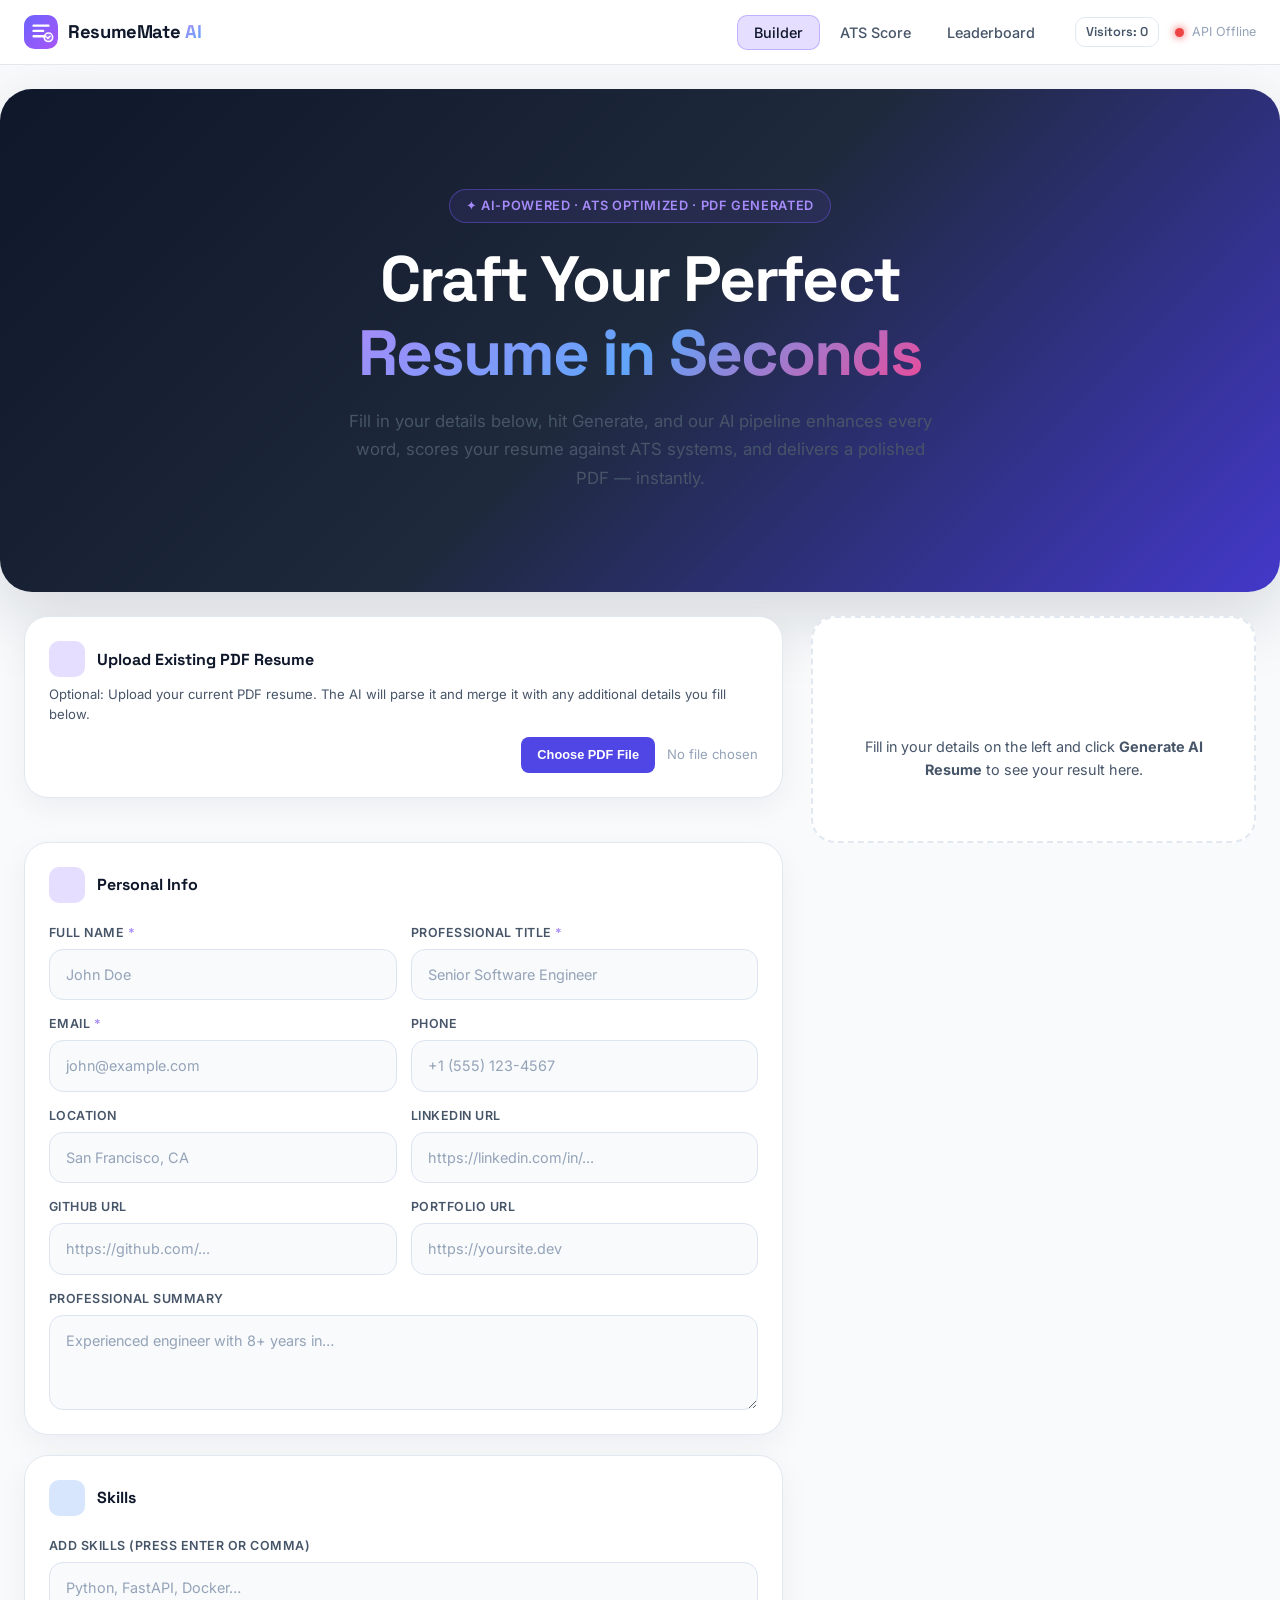
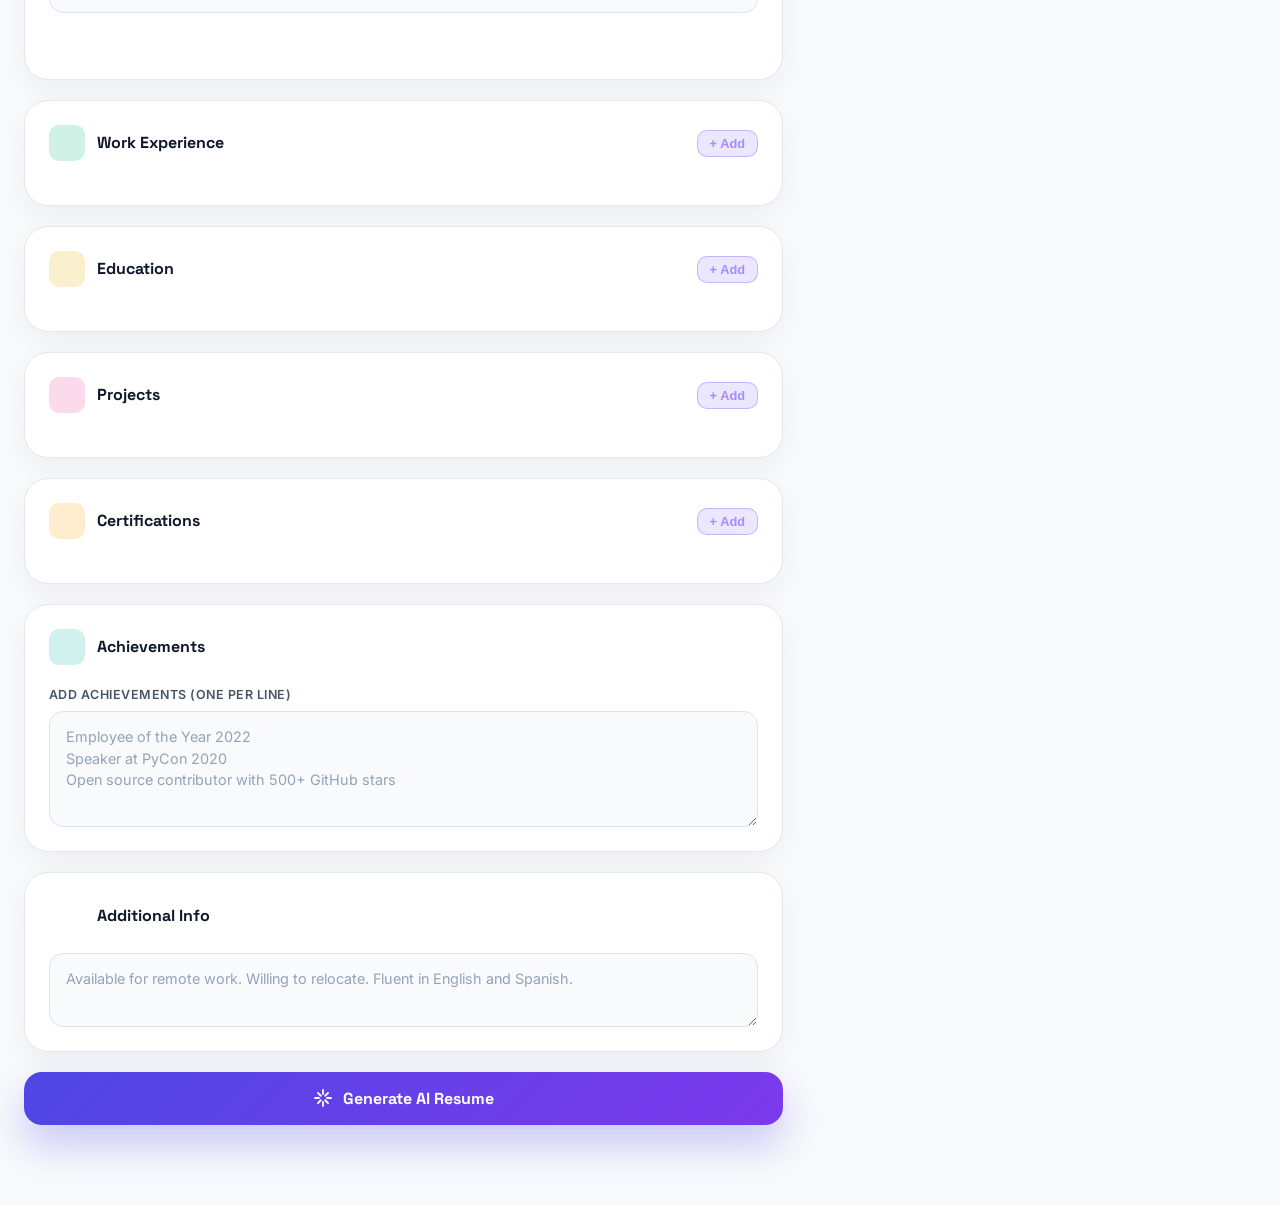
==== commit 72c93bab: "optimize mobile screen" ====
--- a/frontend/index.html
+++ b/frontend/index.html
@@ -8,7 +8,7 @@
   <link rel="preconnect" href="https://fonts.googleapis.com" />
   <link rel="preconnect" href="https://fonts.gstatic.com" crossorigin />
   <link href="https://fonts.googleapis.com/css2?family=Inter:wght@300;400;500;600;700;800;900&family=Space+Grotesk:wght@400;500;600;700&display=swap" rel="stylesheet" />
-  <link rel="stylesheet" href="style.css" />
+  <link rel="stylesheet" href="style.css?v=3" />
   <script>
       !function(t,e){var o,n,p,r;e.__SV||(window.posthog=e,e._i=[],e.init=function(i,s,a){function g(t,e){var o=e.split(".");2==o.length&&(t=t[o[0]],e=o[1]),t[e]=function(){t.push([e].concat(Array.prototype.slice.call(arguments,0)))}}(p=t.createElement("script")).type="text/javascript",p.crossOrigin="anonymous",p.async=!0,p.src=s.api_host.replace(".i.posthog.com","-assets.i.posthog.com")+"/static/array.js",(r=t.getElementsByTagName("script")[0]).parentNode.insertBefore(p,r);var u=e;for(void 0!==a?u=e[a]=[]:a="posthog",u.people=u.people||[],u.toString=function(t){var e="posthog";return"posthog"!==a&&(e+="."+a),t||(e+=" (stub)"),e},u.people.toString=function(){return u.toString(1)+".people"},u.toString(0),u.people.toString(0),o=["capture","event","service","identify","reset","people","config","token","issue","track","track_pageview","addListener","removeListener","alias","get_distinct_id","set_config","gtm_id","register","register_once","unRegister","unset_user_properties","get_persisted_property","opts","on","capture_batch","get_session_id","get_session_replay_url","registry","init","reset_early_snapshot_destroy"],n=0;n<o.length;n++)g(u,o[n]);e._i.push([i,s,a])},e.__SV=1)}(document,window.posthog||[]);
       console.log('Initializing PostHog...');
@@ -290,6 +290,10 @@
             Download PDF Resume
           </button>
 
+          <button class="download-btn latex-btn" id="download-latex-btn" onclick="downloadLatex()" style="display:none">
+            Download LaTeX Source
+          </button>
+
           
           <details class="log-details">
             <summary>View Processing Log</summary>
--- a/frontend/style.css
+++ b/frontend/style.css
@@ -672,6 +672,12 @@
 }
 .download-btn:hover { transform: translateY(-2px); box-shadow: 0 14px 36px rgba(16,185,129,.45); }
 
+.download-btn.latex-btn {
+  background: linear-gradient(135deg, #7C5CFC, #3B82F6);
+  box-shadow: 0 8px 24px rgba(124,92,252,.3);
+}
+.download-btn.latex-btn:hover { box-shadow: 0 14px 36px rgba(124,92,252,.5); }
+
 
 .log-details { margin-top: 16px; }
 .log-details summary {
@@ -898,7 +904,7 @@
   padding: 12px 24px;
   font-size: .88rem;
   font-weight: 500;
-  color: var(--text-1);
+  color: #ffffff !important;
   backdrop-filter: blur(20px);
   box-shadow: var(--shadow-lg);
   z-index: 1000;
@@ -1081,7 +1087,7 @@
 }
 
 .hero-title{
-font-size:clamp(3rem,6vw,5rem)!important;
+font-size:clamp(1.8rem,6vw,4rem)!important;
 font-weight:800!important;
 }
 
@@ -1148,3 +1154,83 @@
 grid-template-columns:1fr!important;
 }
 }
+
+/* ===== MOBILE & TABLET RESPONSIVENESS ===== */
+
+@media (max-width: 768px) {
+  input[type="text"],
+  input[type="email"],
+  input[type="url"],
+  input,
+  textarea,
+  select {
+    font-size: 16px !important;
+  }
+
+  .nav-inner {
+    padding: 0 12px !important;
+    gap: 8px !important;
+    height: auto !important;
+    min-height: 64px !important;
+    flex-wrap: wrap !important;
+    justify-content: space-between !important;
+    padding-top: 8px !important;
+    padding-bottom: 8px !important;
+  }
+  .nav-brand {
+    margin-right: 0 !important;
+  }
+  .nav-links {
+    order: 3 !important;
+    width: 100% !important;
+    justify-content: center !important;
+    margin-top: 4px !important;
+  }
+  .visitors-badge {
+    margin-right: 4px !important;
+    padding: 3px 6px !important;
+    font-size: 0.7rem !important;
+  }
+  .status-label {
+    display: none !important;
+  }
+
+  .hero {
+    margin: 12px !important;
+    padding: 40px 20px !important;
+    border-radius: 20px !important;
+  }
+  .hero-title {
+    font-size: clamp(1.8rem, 8vw, 2.5rem) !important;
+  }
+  .hero-subtitle {
+    font-size: 0.88rem !important;
+  }
+}
+
+@media (max-width: 600px) {
+  .card,
+  .result-card,
+  .score-result-card,
+  .processing-panel {
+    padding: 16px !important;
+    border-radius: 16px !important;
+  }
+
+  .list-item {
+    background: #f8fafc !important;
+    border: 1px solid #e2e8f0 !important;
+    padding: 12px !important;
+    border-radius: 12px !important;
+  }
+
+  .leaderboard-header-row,
+  .lb-row {
+    grid-template-columns: 32px 1fr 80px 50px !important;
+    padding: 10px 12px !important;
+    font-size: 0.8rem !important;
+  }
+  .lb-col.lb-name {
+    font-size: 0.8rem !important;
+  }
+}
